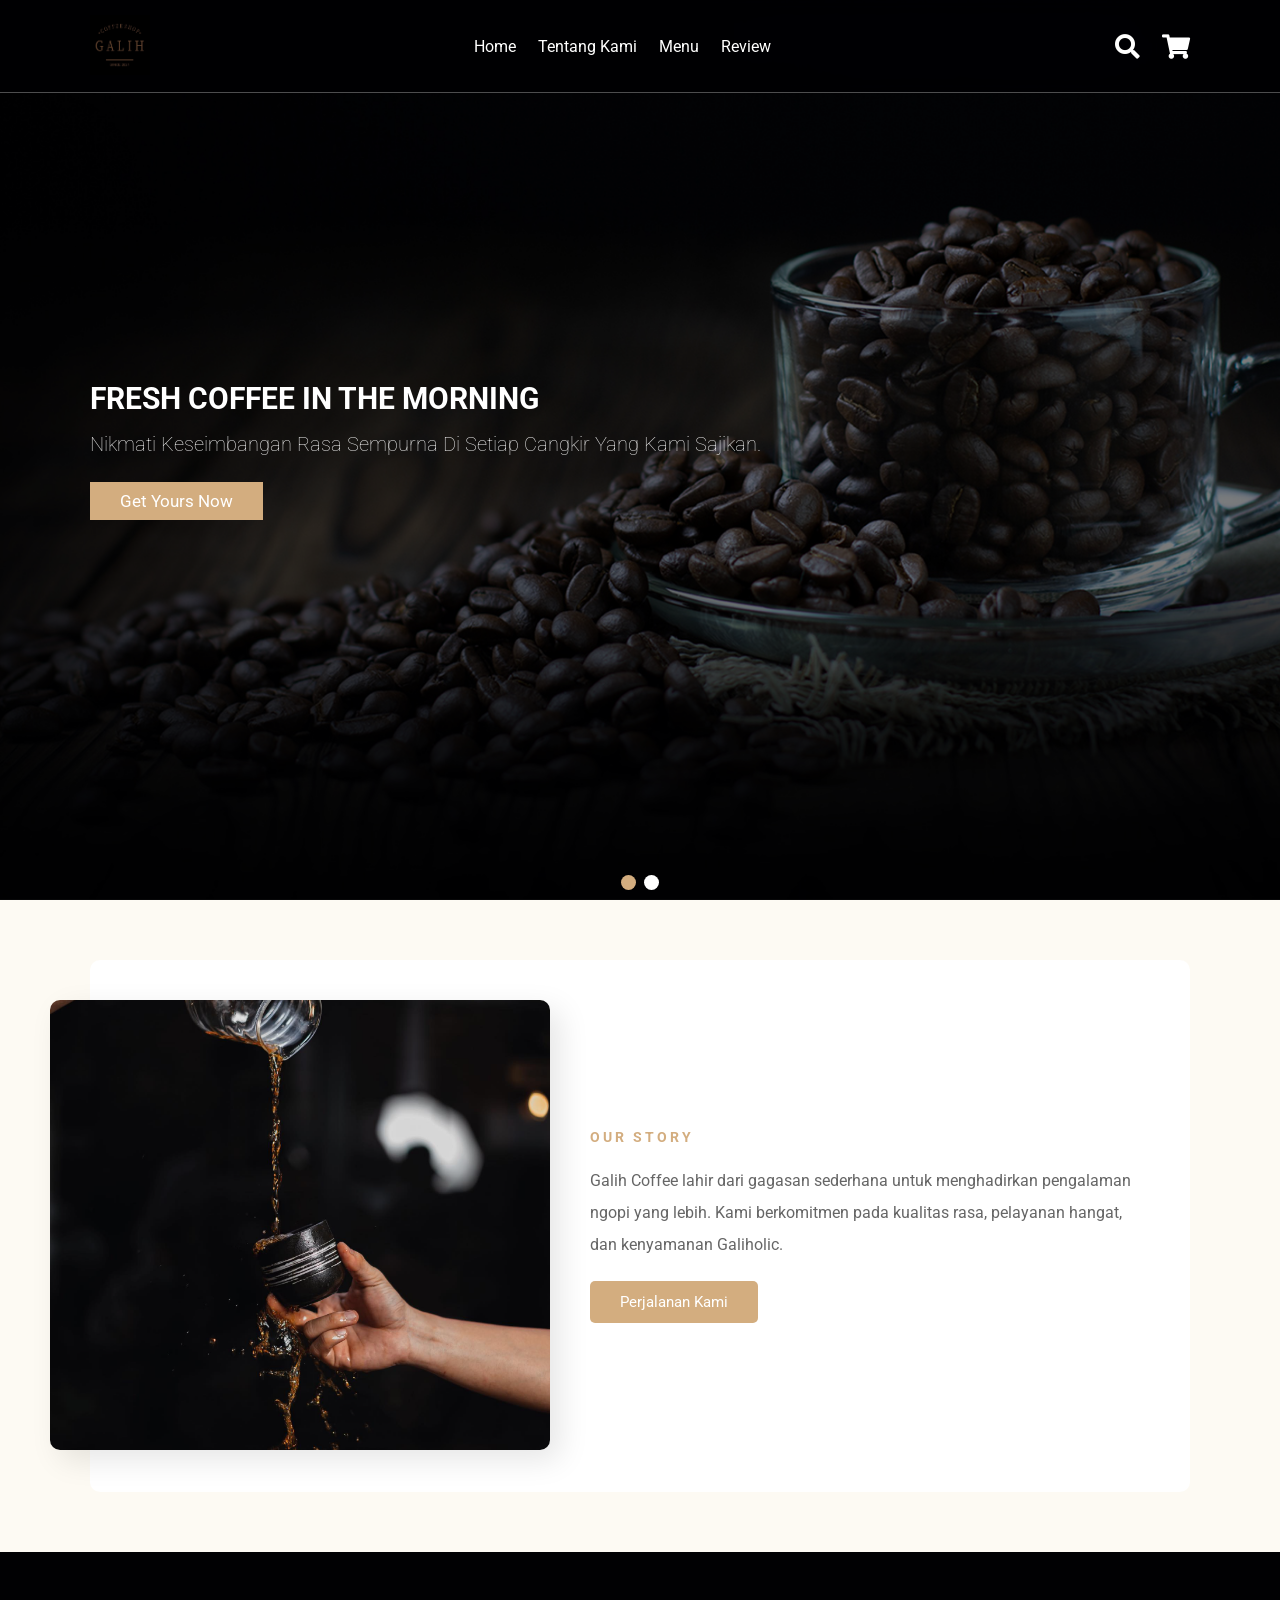
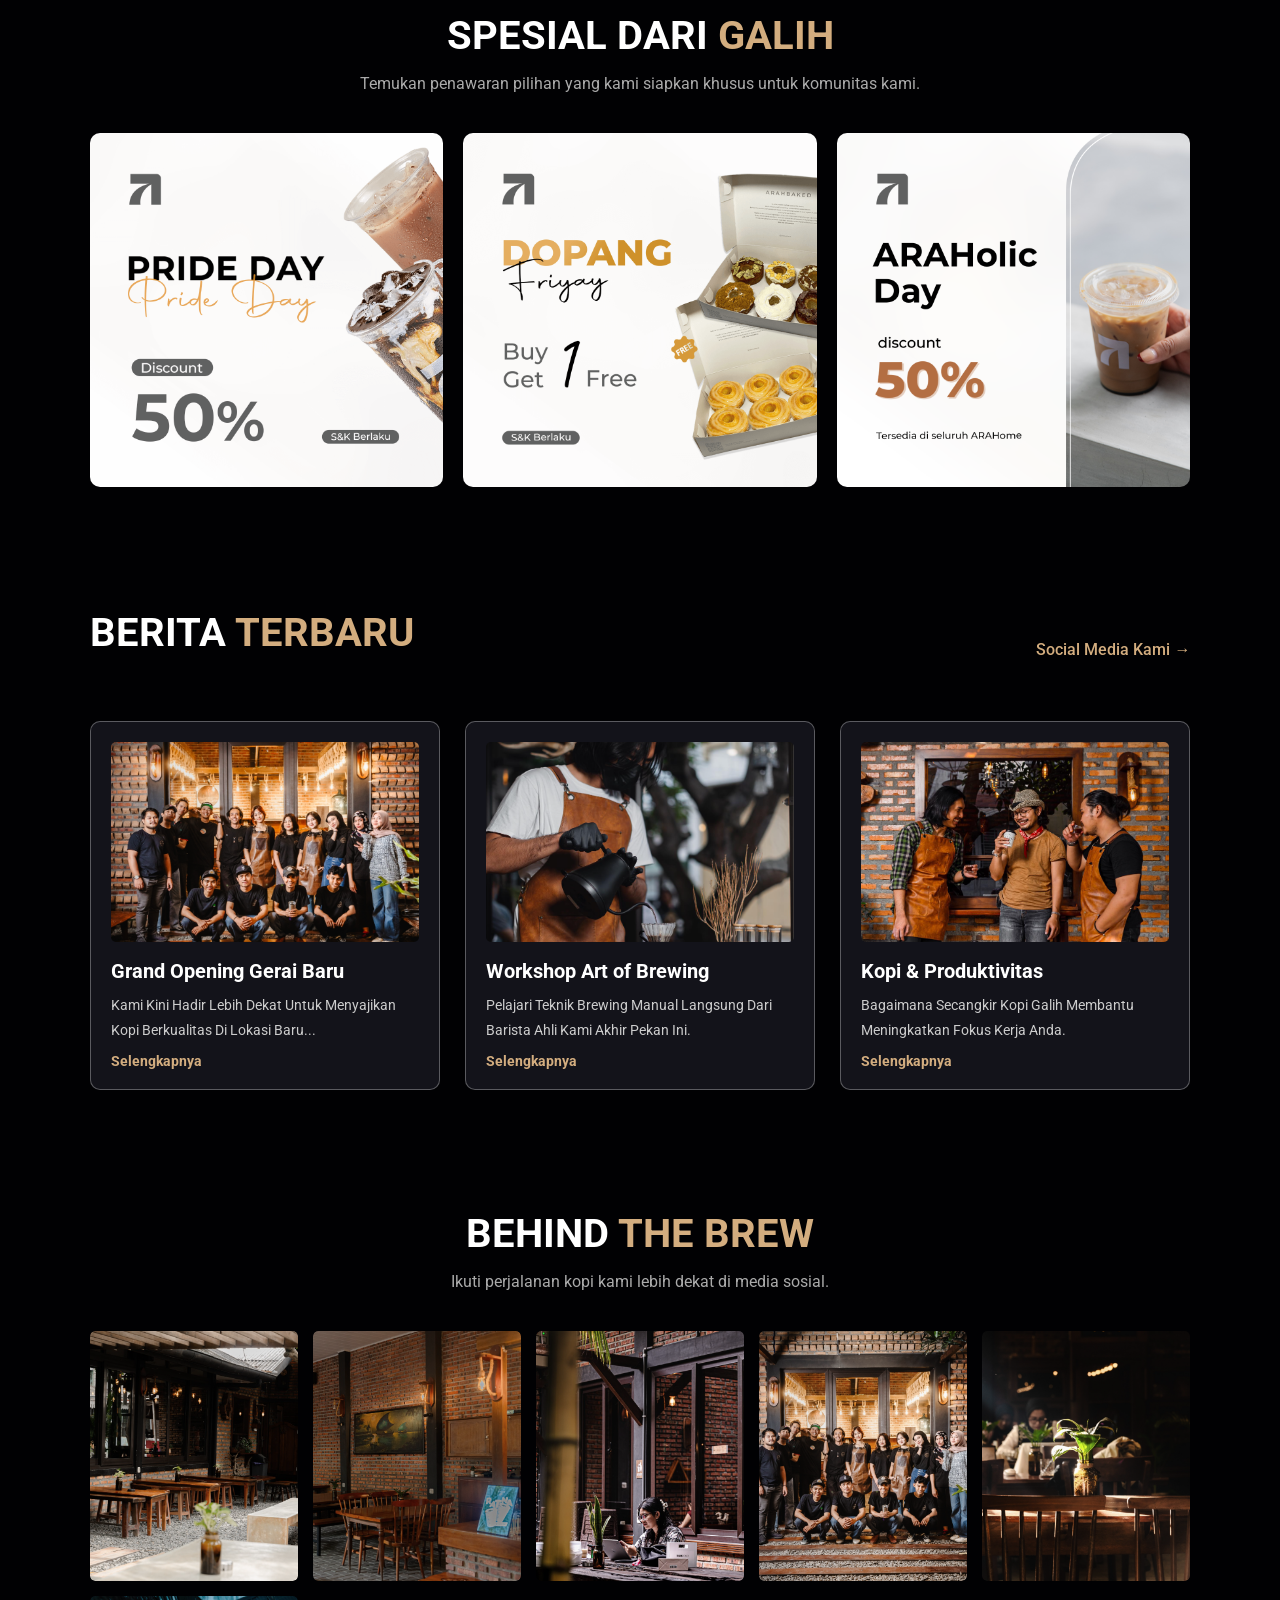
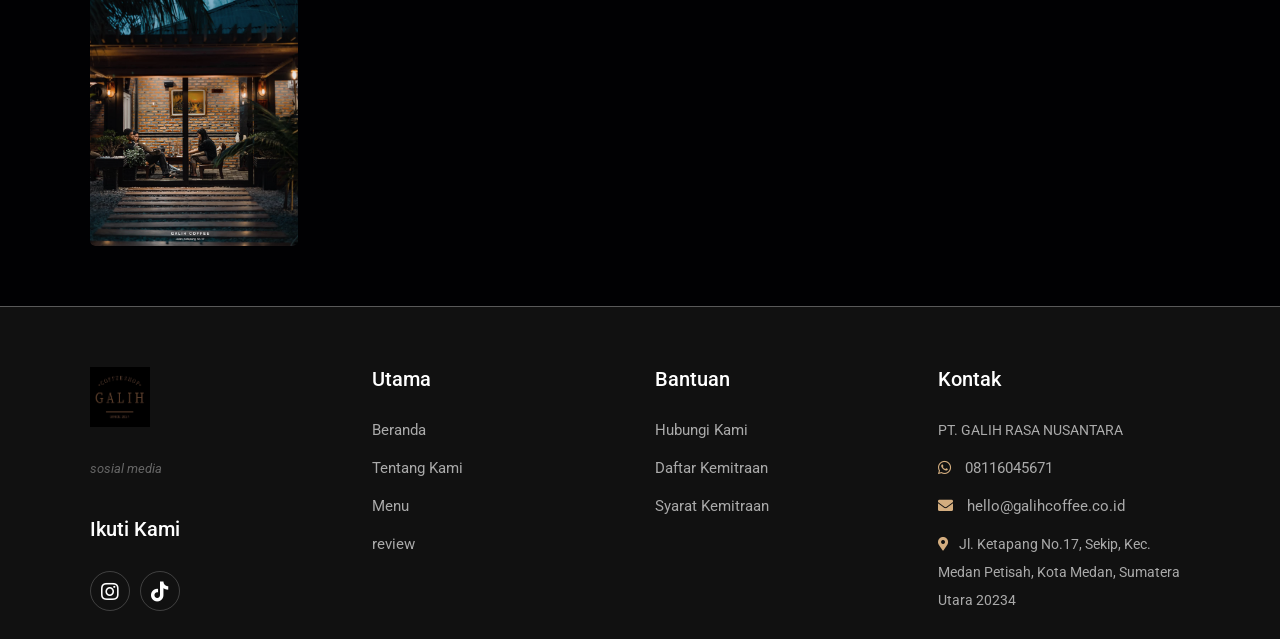
==== index.html @ 654a6ebc "membuat website kopi galih" ====
<!doctype html>
<html lang="en">
  <head>
    <meta charset="UTF-8" />
    <meta http-equiv="X-UA-Compatible" content="IE=edge" />
    <meta name="viewport" content="width=device-width, initial-scale=1.0" />
    <title>Galih Coffee - Home</title>
    <link rel="stylesheet" href="https://cdnjs.cloudflare.com/ajax/libs/font-awesome/5.15.4/css/all.min.css" />
    <link rel="stylesheet" href="https://cdn.jsdelivr.net/npm/swiper@11/swiper-bundle.min.css" />
    <link rel="stylesheet" href="css/style.css" />
  </head>
  <body>
    <header class="header">
      <a href="index.html" class="logo"><img src="img/menu/logo2.jpg" alt="" /></a>
      <nav class="navbar">
        <a href="index.html">Home</a>
        <a href="tentang-kami.html">Tentang Kami</a>
        <a href="menu.html">Menu</a>
        <a href="review.html">review</a>
      </nav>
      <div class="icons">
        <div class="fas fa-search" id="search-btn"></div>
        <div class="fas fa-shopping-cart" id="cart-btn"></div>
        <div class="fas fa-bars" id="menu-btn"></div>
      </div>

      <div class="search-form">
        <input type="search" id="search-box" placeholder="search here..." />
        <label for="search-box" class="fas fa-search"></label>
      </div>

      <div class="cart-items-container">
        <div class="cart-item">
          <span class="fas fa-times"></span>
          <img src="img/menu/menu-1.png" alt="" />
          <div class="content">
            <h3>Cafe Latte</h3>
            <div class="price">15.000</div>
          </div>
        </div>
        <div class="cart-item">
          <span class="fas fa-times"></span>
          <img src="img/menu/menu-2.png" alt="" />
          <div class="content">
            <h3>Cappuccino Art</h3>
            <div class="price">13.000</div>
          </div>
        </div>
        <div class="cart-item">
          <span class="fas fa-times"></span>
          <img src="img/menu/menu-3.png" alt="" />
          <div class="content">
            <h3>Caramel Macchiato</h3>
            <div class="price">25.000</div>
          </div>
        </div>
        <div class="cart-item">
          <span class="fas fa-times"></span>
          <img src="img/menu/menu-4.png" alt="" />
          <div class="content">
            <h3>Classic Cappuccino</h3>
            <div class="price">22.000</div>
          </div>
        </div>
        <a href="#" class="btn">checkout now</a>
      </div>
    </header>
    </header>
    <main>
      <section class="home" id="home">
        <div class="swiper home-slider">
          <div class="swiper-wrapper">
            <div class="swiper-slide slide" style="background: linear-gradient(rgba(0,0,0,0.5), rgba(0,0,0,0.5)), url('img/menu/home-img-1.jpeg') no-repeat;">
              <div class="content">
                <h3>fresh coffee in the morning</h3>
                <p>Nikmati keseimbangan rasa sempurna di setiap cangkir yang kami sajikan.</p>
                <a href="menu.html" class="btn">get yours now</a>
              </div>
            </div>
            <div class="swiper-slide slide" style="background: linear-gradient(rgba(0,0,0,0.5), rgba(0,0,0,0.5)), url('img/menu/home-img-2.jpeg') no-repeat;">
              <div class="content">
                <h3>Membuka Peluang</h3>
                <p>Visi global dengan cita rasa lokal. Galih Coffee menghadirkan keunggulan sistem kemitraan.</p>
                <a href="tentang-kami.html" class="btn">Pelajari Selengkapnya tentang kami</a>
              </div>
            </div>
          </div>
          <div class="swiper-pagination"></div>
        </div>
      </section>

      <section class="see-goodness">
        <div class="row">
          <div class="image-container">
            <img src="img/menu/gambar11.png" alt="Our Story" />
          </div>
          <div class="content">
            <h3 class="story-title">OUR STORY</h3>
            <h1 class="main-title"></h1>
            <p>Galih Coffee lahir dari gagasan sederhana untuk menghadirkan pengalaman ngopi yang lebih. Kami berkomitmen pada kualitas rasa, pelayanan hangat, dan kenyamanan Galiholic.</p>
            <a href="tentang-kami.html" class="btn-clean">Perjalanan kami</a>
          </div>
        </div>
      </section>

      <section class="special" id="special">
        <h1 class="heading">Spesial dari <span>Galih</span></h1>
        <p class="sub-heading">Temukan penawaran pilihan yang kami siapkan khusus untuk komunitas kami.</p>
        <div class="box-container">
          <div class="box">
            <img src="img/menu/promo1.png" alt="Promo 1">
          </div>
          <div class="box">
            <img src="img/menu/promo_2.png" alt="Promo 2">
          </div>
          <div class="box">
            <img src="img/menu/promo_3.png" alt="Promo 3">
          </div>
        </div>
      </section>

      <section class="news" id="news">
        <div class="title-row">
            <h1 class="heading">Berita <span>Terbaru</span></h1>
            <a href="https://www.instagram.com/galihcoffee?utm_source=ig_web_button_share_sheet&igsh=ZDNlZDc0MzIxNw==" class="see-all">Social Media Kami →</a>
        </div>
        <div class="box-container">
          <div class="box">
            <img src="img/menu/gambar4.png" alt="">
            <h3>Grand Opening Gerai Baru</h3>
            <p>Kami kini hadir lebih dekat untuk menyajikan kopi berkualitas di lokasi baru...</p>
            <a href="https://www.instagram.com/p/DCtURIkoLoM/?utm_source=ig_web_copy_link&igsh=MzRlODBiNWFlZA==" class="btn-news">selengkapnya</a>
          </div>

          <div class="box">
            <img src="img/menu/gambar8.png" alt="">
            <h3>Workshop Art of Brewing</h3>
            <p>Pelajari teknik brewing manual langsung dari barista ahli kami akhir pekan ini.</p>
            <a href="https://www.instagram.com/p/CXU5pGxoh1b/?utm_source=ig_web_copy_link&igsh=MzRlODBiNWFlZA==" class="btn-news">selengkapnya</a>
          </div>

          <div class="box">
            <img src="img/menu/gamabr7.png" alt="">
            <h3>Kopi & Produktivitas</h3>
            <p>Bagaimana secangkir kopi Galih membantu meningkatkan fokus kerja Anda.</p>
            <a href="https://www.instagram.com/p/CY-5_Hwv4X5/?utm_source=ig_web_copy_link&igsh=MzRlODBiNWFlZA==" class="btn-news">selengkapnya</a>
          </div>
        </div>
      </section>

    <section class="behind-brew" id="behind-brew">
    <h1 class="heading">Behind <span>the Brew</span></h1>
    <p class="sub-heading">Ikuti perjalanan kopi kami lebih dekat di media sosial.</p>
    
    <div class="gallery">
        <a href="https://www.instagram.com/p/DFhqwFvBtrT/?utm_source=ig_web_copy_link&igsh=MzRlODBiNWFlZA==" target="_blank" class="gallery-item">
            <img src="img/menu/gambar1.png" alt="Behind the Brew 1">
            <div class="overlay"><i class="fab fa-instagram"></i></div>
        </a>

        <a href="https://www.instagram.com/p/DF18gcRvIt7/?utm_source=ig_web_copy_link&igsh=MzRlODBiNWFlZA==" target="_blank" class="gallery-item">
            <img src="img/menu/gambar2.png" alt="Behind the Brew 2">
            <div class="overlay"><i class="fab fa-instagram"></i></div>
        </a>

        <a href="https://www.instagram.com/p/DEZg0u7BRVT/?utm_source=ig_web_copy_link&igsh=MzRlODBiNWFlZA==" target="_blank" class="gallery-item">
            <img src="img/menu/gambar3.png" alt="Behind the Brew 3">
            <div class="overlay"><i class="fab fa-instagram"></i></div>
        </a>

        <a href="https://www.instagram.com/p/DCtURIkoLoM/?utm_source=ig_web_copy_link&igsh=MzRlODBiNWFlZA==" target="_blank" class="gallery-item">
            <img src="img/menu/gambar4.png" alt="Behind the Brew 4">
            <div class="overlay"><i class="fab fa-instagram"></i></div>
        </a>

        <a href="https://www.instagram.com/p/DCbSr-1pRbR/?utm_source=ig_web_copy_link&igsh=MzRlODBiNWFlZA==" target="_blank" class="gallery-item">
            <img src="img/menu/gambar5.png" alt="Behind the Brew 5">
            <div class="overlay"><i class="fab fa-instagram"></i></div>
        </a>

        <a href="https://www.instagram.com/p/CZgl3DVPKBV/?utm_source=ig_web_copy_link&igsh=MzRlODBiNWFlZA==" target="_blank" class="gallery-item">
            <img src="img/menu/gambar6.png" alt="Behind the Brew 6">
            <div class="overlay"><i class="fab fa-instagram"></i></div>
        </a>
    </div>
</section>
    </main>
    <footer class="footer-new">
    <div class="box-container">
        <div class="box main-info">
            <a href="index.html" class="logo">
            <img src="img/menu/logo2.jpg" alt="Logo"></a>
            <p class="tagline">sosial media</p>
            <h3>Ikuti Kami</h3>
            <div class="share">
            <a href="https://www.instagram.com/galihcoffee?utm_source=ig_web_button_share_sheet&igsh=ZDNlZDc0MzIxNw==" class="fab fa-instagram"></a>
            <a href="#" class="fab fa-tiktok"></a>
            </div>
        </div>

        <div class="box">
            <h3>Utama</h3>
            <a href="index.html">Beranda</a>
            <a href="tentang-kami.html">Tentang Kami</a>
            <a href="menu.html">Menu</a>
            <a href="review.html">review</a>
        </div>

        <div class="box">
            <h3>Bantuan</h3>
            <a href="#">Hubungi Kami</a>
            <a href="#">Daftar Kemitraan</a>
            <a href="#">Syarat Kemitraan</a>
        </div>

        <div class="box contact-info">
            <h3>Kontak</h3>
            <p>PT. GALIH RASA NUSANTARA</p>
            <a href="https://wa.me/6281128512545"><i class="fab fa-whatsapp"></i> 08116045671</a>
            <a href="mailto:hello@galihcoffee.co.id"><i class="fas fa-envelope"></i> hello@galihcoffee.co.id</a>
            <p><i class="fas fa-map-marker-alt"></i>Jl. Ketapang No.17, Sekip, Kec. Medan Petisah, Kota Medan, Sumatera Utara 20234</p>
        </div>
    </div>
    <script src="https://cdn.jsdelivr.net/npm/swiper@11/swiper-bundle.min.js"></script>
    <script src="js/script.js"></script>
    <script>
      var swiper = new Swiper(".home-slider", {
        grabCursor: true,
        loop: true,
        centeredSlides: true,
        autoplay: { delay: 5000, disableOnInteraction: false },
        pagination: { el: ".swiper-pagination", clickable: true },
      });
    </script>
  </body>
</html>
---- css/style.css ----
@import url("https://fonts.googleapis.com/css2?family=Roboto:wght@100;300;400;500;700&display=swap");

:root {
  --main-color: #d3ad7f;
  --black: #13131a;
  --bg: #010103;
  --border: 0.1rem solid rgba(255, 255, 255, 0.3);
}

* {
  font-family: "Roboto", sans-serif;
  margin: 0;
  padding: 0;
  box-sizing: border-box;
  outline: none;
  border: none;
  text-decoration: none;
  text-transform: capitalize;
  transition: 0.2s linear;
}

html {
  font-size: 62.5%;
  overflow-x: hidden;
  scroll-padding-top: 9rem;
  scroll-behavior: smooth;
}

html::-webkit-scrollbar {
  width: 0.8rem;
}

html::-webkit-scrollbar-track {
  background: transparent;
}

html::-webkit-scrollbar-thumb {
  background: #fff;
  border-radius: 5rem;
}

body {
  background: var(--bg);
}

section {
  padding: 2rem 7%;
}

.heading {
  text-align: center;
  color: #fff;
  text-transform: uppercase;
  padding-bottom: 3.5rem;
  font-size: 4rem;
}

.heading span {
  color: var(--main-color);
  text-transform: uppercase;
}

.btn {
  margin-top: 1rem;
  display: inline-block;
  padding: 0.9rem 3rem;
  font-size: 1.7rem;
  color: #fff;
  background: var(--main-color);
  cursor: pointer;
}

.btn:hover {
  letter-spacing: 0.2rem;
}

.header {
  background: var(--bg);
  display: flex;
  align-items: center;
  justify-content: space-between;
  padding: 1.5rem 7%;
  border-bottom: var(--border);
  position: fixed;
  top: 0;
  left: 0;
  right: 0;
  z-index: 1000;
}

.header .logo img {
  height: 6rem;
}

.header .navbar a {
  margin: 0 1rem;
  font-size: 1.6rem;
  color: #fff;
}

.header .navbar a:hover {
  color: var(--main-color);
  border-bottom: 0.1rem solid var(--main-color);
  padding-bottom: 0.5rem;
}

.header .icons div {
  color: #fff;
  cursor: pointer;
  font-size: 2.5rem;
  margin-left: 2rem;
}

.header .icons div:hover {
  color: var(--main-color);
}

#menu-btn {
  display: none;
}


.header {
    background: var(--bg);
    display: flex;
    align-items: center;
    justify-content: space-between;
    padding: 1.5rem 7%;
    border-bottom: var(--border);
    position: fixed;
    top: 0;
    left: 0;
    right: 0;
    z-index: 1000;
    transition: top 0.4s ease-in-out;
    backdrop-filter: blur(10px); 
    background: rgba(1, 1, 3, 0.8); 
  }

.header.hide {
    top: -12rem; 
}

.header .search-form {
  position: absolute;
  top: 115%;
  right: 7%;
  background: #fff;
  width: 50rem;
  height: 5rem;
  display: flex;
  align-items: center;
  transform: scaleY(0);
  transform-origin: top;
}


.header .search-form.active {
  transform: scaleY(1);
}

.header .search-form input {
  height: 100%;
  width: 100%;
  font-size: 1.6rem;
  color: var(--black);
  padding: 1rem;
  text-transform: none;
}

.header .search-form label {
  cursor: pointer;
  font-size: 2.2rem;
  margin-right: 1.5rem;
  color: var(--black);
}

.header .search-form label:hover {
  color: var(--main-color);
}

.header .cart-items-container {
  position: absolute;
  top: 100%;
  right: -100%;
  height: calc(100vh - 9.5rem);
  width: 35rem;
  background: #fff;
  padding: 0 1.5rem;
}

.header .cart-items-container.active {
  right: 0;
}

.header .cart-items-container .cart-item {
  position: relative;
  margin: 2rem 0;
  display: flex;
  align-items: center;
  gap: 1.5rem;
}

.header .cart-items-container .cart-item .fa-times {
  position: absolute;
  top: 1rem;
  right: 1rem;
  font-size: 2rem;
  cursor: pointer;
  color: var(--black);
}

.header .cart-items-container .cart-item .fa-times:hover {
  color: var(--main-color);
}

.header .cart-items-container .cart-item img {
  height: 7rem;
}

.header .cart-items-container .cart-item .content h3 {
  font-size: 2rem;
  color: var(--black);
  padding-bottom: 0.5rem;
}

.header .cart-items-container .cart-item .content .price {
  font-size: 1.5rem;
  color: var(--main-color);
}

.header .cart-items-container .btn {
  width: 100%;
  text-align: center;
}

.home {
  min-height: 50vh;
  display: flex;
  align-items: center;
  background: url(../img/menu/home-img.jpeg) no-repeat;
  background-size: cover;
  background-position: center;
}


.home {
    padding: 0;
}

.home .slide {
    min-height: 100vh;
    display: flex;
    align-items: center;
    background-size: cover !important;
    background-position: center !important;
    padding: 2rem 7%;
}

/* Pengaturan Slider Home */
.home {
  padding: 0;
}

.home .home-slider .slide {
  min-height: 100vh;
  display: flex;
  align-items: center;
  background-size: cover !important;
  background-position: center !important;
  padding: 2rem 7%;
}

.home .home-slider .slide .content {
  max-width: 80rem;
}

.home .home-slider .slide .content h3 {
  font-size: 3rem;
  color: #fff;
  text-transform: uppercase;
}

.home .home-slider .slide .content p {
  font-size: 2rem;
  color: #eee;
  padding: 1rem 0;
  line-height: 1.8;
}

/* Mengatur warna dot navigasi di bawah agar terlihat */
.swiper-pagination-bullet {
  background: #fff;
  height: 1.5rem;
  width: 1.5rem;
}

.swiper-pagination-bullet-active {
  background: var(--main-color);
}


.home .slide .content {
    max-width: 60rem;
}

/* Mengatur warna dot navigasi agar sesuai tema emas kamu */
.swiper-pagination-bullet {
    background: #fff;
    opacity: 1;
}
.swiper-pagination-bullet-active {
    background: var(--main-color);
}


.home .content {
  max-width: 60rem;
}

.home .content h3 {
  font-size: 6rem;
  text-transform: uppercase;
  color: #fff;
}

.home .content p {
  font-size: 2rem;
  font-weight: lighter;
  line-height: 1.8;
  padding: 1rem 0;
  color: #eee;
}

.about .row {
  display: flex;
  align-items: center;
  background: var(--black);
  flex-wrap: wrap;
}

.about .row .image {
  flex: 1 1 45rem;
}

/* --- Tambahan Gaya untuk Halaman Tentang Kami (Hero Section) --- */

.about-hero {
    min-height: 80vh; 
    display: flex;
    align-items: center;
    justify-content: center;
    text-align: center;
    background-size: cover !important;
    background-position: center !important; 
    padding: 0 7%;
}

.about-hero .content {
    max-width: 90rem; 
}

.about-hero .content .sub-heading {
    font-size: 2rem;
    color: var(--main-color); 
    text-transform: capitalize;
    font-weight: 400;
    margin-bottom: 1.5rem;
}

.about-hero .content .sub-heading span {
    margin-right: 1rem;
}

.about-hero .content .main-heading {
    font-size: 5rem;
    color: #fff;
    line-height: 1.3;
    text-transform: none; 
    font-weight: 700;
}

/* Penyesuaian agar section filosofi di bawahnya tidak terlalu mepet header */
.about-philosophy {
    padding-top: 5rem;
}

/* --- Responsif untuk HP --- */
@media (max-width: 768px) {
    .about-hero {
        min-height: 60vh;
    }
    
    .about-hero .content .main-heading {
        font-size: 3.5rem;
    }
}

.about .row .image img {
  width: 100%;
}
.about .row .content {
  flex: 1 1 45rem;
  padding: 2rem;
}

.about .row .content h3 {
  font-size: 3rem;
  color: #fff;
}

.about .row .content p {
  font-size: 1.6rem;
  color: #ccc;
  padding: 1rem 0;
  line-height: 1.8;
}

.menu .box-container {
  display: grid;
  grid-template-columns: repeat(auto-fit, minmax(30rem, 1fr));
  gap: 1.5rem;
}

.menu .box-container .box {
  padding: 5rem;
  text-align: center;
  border: var(--border);
}

.menu .box-container .box img {
  height: 10rem;
}

.menu .box-container .box h3 {
  color: #fff;
  font-size: 2rem;
  padding: 1rem 0;
}

.menu .box-container .box .price {
  color: #fff;
  font-size: 2.5rem;
  padding: 0.5rem 0;
}

.menu .box-container .box .price span {
  font-size: 1.5rem;
  text-decoration: line-through;
  font-weight: lighter;
}

.menu .box-container .box:hover {
  background: #fff;
}

.menu .box-container .box:hover > * {
  color: var(--black);
}

.products .box-container {
  display: grid;
  grid-template-columns: repeat(auto-fit, minmax(30rem, 1fr));
  gap: 1.5rem;
}

.products .box-container .box {
  text-align: center;
  border: var(--border);
  padding: 2rem;
}

.products .box-container .box .icons a {
  height: 5rem;
  width: 5rem;
  line-height: 5rem;
  font-size: 2rem;
  border: var(--border);
  color: #fff;
  margin: 0.3rem;
}

.products .box-container .box .icons a:hover {
  background: var(--main-color);
}

.products .box-container .box .image {
  padding: 2.5rem 0;
}

.products .box-container .box .image img {
  height: 25rem;
}

.products .box-container .box .content h3 {
  color: #fff;
  font-size: 2.5rem;
}

.products .box-container .box .content .stars {
  padding: 1.5rem;
}

.products .box-container .box .content .stars i {
  font-size: 1.7rem;
  color: var(--main-color);
}

.products .box-container .box .content .price {
  color: #fff;
  font-size: 2.5rem;
}

.products .box-container .box .content .price span {
  text-decoration: line-through;
  font-weight: lighter;
  font-size: 1.5rem;
}

.review .box-container {
  display: grid;
  grid-template-columns: repeat(auto-fit, minmax(30rem, 1fr));
  gap: 1.5rem;
}

.review .box-container .box {
  border: var(--border);
  text-align: center;
  padding: 3rem 2rem;
}

.review .box-container .box p {
  font-size: 1.5rem;
  line-height: 1.8;
  color: #ccc;
  padding: 2rem 0;
}

.review .box-container .box .user {
  height: 7rem;
  width: 7rem;
  border-radius: 50%;
  object-fit: cover;
}

.review .box-container .box h3 {
  padding: 1rem 0;
  font-size: 2rem;
  color: #fff;
}

.review .box-container .box .stars i {
  font-size: 1.5rem;
  color: var(--main-color);
}

.contact .row {
  display: flex;
  background: var(--black);
  flex-wrap: wrap;
  gap: 1rem;
}

.contact .row .map {
  flex: 1 1 45rem;
  width: 100%;
  object-fit: cover;
}

.contact .row form {
  flex: 1 1 45rem;
  padding: 5rem 2rem;
  text-align: center;
}

.contact .row form h3 {
  text-transform: uppercase;
  font-size: 3.5rem;
  color: #fff;
}

.contact .row form .inputBox {
  display: flex;
  align-items: center;
  margin-top: 2rem;
  margin-bottom: 2rem;
  background: var(--bg);
  border: var(--border);
}

.contact .row form .inputBox span {
  color: #fff;
  font-size: 2rem;
  padding-left: 2rem;
}

.contact .row form .inputBox input {
  width: 100%;
  padding: 2rem;
  font-size: 1.7rem;
  color: #fff;
  text-transform: none;
  background: none;
}

.blogs .box-container {
  display: grid;
  grid-template-columns: repeat(auto-fit, minmax(30rem, 1fr));
  gap: 1.5rem;
}

.blogs .box-container .box {
  border: var(--border);
}

.blogs .box-container .box .image {
  height: 25rem;
  overflow: hidden;
  width: 100%;
}

.blogs .box-container .box .image img {
  height: 100%;
  object-fit: cover;
  width: 100%;
}

.blogs .box-container .box:hover .image img {
  transform: scale(1.2);
}

.blogs .box-container .box .content {
  padding: 2rem;
}

.blogs .box-container .box .content .title {
  font-size: 2.5rem;
  line-height: 1.5;
  color: #fff;
}

.blogs .box-container .box .content .title:hover {
  color: var(--main-color);
}

.blogs .box-container .box .content span {
  color: var(--main-color);
  display: block;
  padding-top: 1rem;
  font-size: 2rem;
}

.blogs .box-container .box .content p {
  font-size: 1.6rem;
  line-height: 1.8;
  color: #ccc;
  padding: 1rem 0;
}

.footer {
  background: var(--black);
  text-align: center;
}
/* --- Footer Baru Galih Coffee --- */

.footer-new {
  background: #111; 
  padding: 5rem 7% 2rem;
  border-top: 0.1rem solid rgba(255, 255, 255, 0.1);
}

.footer-new .box-container {
  display: grid;
  grid-template-columns: repeat(auto-fit, minmax(20rem, 1fr)); 
  gap: 3rem;
  align-items: start;
}

/* Styling Judul Kolom */
.footer-new .box h3 {
  font-size: 2rem;
  color: #fff;
  padding: 1rem 0 2rem;
  text-transform: capitalize;
  font-weight: 500;
}

/* Styling Link Navigasi */
.footer-new .box a {
  display: block;
  font-size: 1.5rem;
  color: #aaa; 
  padding: 1rem 0;
  text-transform: none; 
  transition: 0.3s ease;
}

.footer-new .box a:hover {
  color: var(--main-color);
  padding-left: 0.5rem; 
}

/* Styling Teks Paragraf */
.footer-new .box p {
  font-size: 1.4rem;
  color: #aaa;
  line-height: 2;
  padding: 0.5rem 0;
  text-transform: none;
}

/* Bagian Logo & Social Media */
.footer-new .main-info .logo img {
  height: 6rem;
  margin-bottom: 1rem;
}

.footer-new .main-info .tagline {
  font-style: italic;
  margin-bottom: 2rem;
  color: #666;
  font-size: 1.3rem;
}

.footer-new .main-info .share {
  display: flex;
  gap: 1rem;
  margin-top: 1rem;
}

.footer-new .main-info .share a {
  height: 4rem;
  width: 4rem;
  line-height: 4rem;
  font-size: 2rem;
  color: #fff;
  border: 0.1rem solid rgba(255, 255, 255, 0.2);
  text-align: center;
  border-radius: 50%;
  padding: 0; 
}

.footer-new .main-info .share a:hover {
  background: var(--main-color);
  border-color: var(--main-color);
  color: #fff;
  padding-left: 0; 
}

/* Info Kontak */
.footer-new .contact-info i {
  color: var(--main-color);
  margin-right: 1rem;
}

/* Bagian Credit/Copyright */
.footer-new .credit {
  text-align: center;
  margin-top: 5rem;
  padding-top: 2.5rem;
  border-top: 0.1rem solid rgba(255, 255, 255, 0.05);
  font-size: 1.6rem;
  color: #fff;
  font-weight: 300;
}

.footer-new .credit span {
  color: var(--main-color);
}

/* --- Responsif untuk HP --- */
@media (max-width: 768px) {
  .footer-new {
    text-align: left;
  }
  
  .footer-new .box-container {
    grid-template-columns: 1fr; 
    gap: 2rem;
  }

  .footer-new .main-info .share {
    justify-content: flex-start;
  }
}

.footer .share {
  padding: 1rem 0;
}

.footer .share a {
  height: 5rem;
  width: 5rem;
  line-height: 5rem;
  font-size: 2rem;
  color: #fff;
  border: var(--border);
  margin: 0.3rem;
  border-radius: 50%;
}

.footer .share a:hover {
  background-color: var(--main-color);
}

.footer .links {
  display: flex;
  justify-content: center;
  flex-wrap: wrap;
  padding: 2rem 0;
  gap: 1rem;
}

.footer .links a {
  padding: 0.7rem 2rem;
  color: #fff;
  border: var(--border);
  font-size: 2rem;
}

.footer .links a:hover {
  background: var(--main-color);
}

.footer .credit {
  font-size: 2rem;
  color: #fff;
  font-weight: lighter;
  padding: 1.5rem;
}

.footer .credit span {
  color: var(--main-color);
}


.footer-new {
    background: #111;
    padding: 5rem 7% 2rem;
    border-top: var(--border);
}

.footer-new .box-container {
    display: grid;
    grid-template-columns: repeat(auto-fit, minmax(20rem, 1fr));
    gap: 3rem;
}



/* Styling Galeri Behind the Brew */
.behind-brew .gallery {
    display: grid;
    grid-template-columns: repeat(auto-fit, minmax(20rem, 1fr));
    gap: 1.5rem;
}

.behind-brew .gallery .gallery-item {
    position: relative;
    overflow: hidden;
    display: block;
    height: 25rem;
    border-radius: 0.5rem;
}

.behind-brew .gallery .gallery-item img {
    width: 100%;
    height: 100%;
    object-fit: cover;
    transition: transform 0.3s ease;
}

/* Efek Overlay Ikon Instagram saat di-hover */
.behind-brew .gallery .gallery-item .overlay {
    position: absolute;
    top: 0; left: 0;
    width: 100%; height: 100%;
    background: rgba(0, 0, 0, 0.4);
    display: flex;
    align-items: center;
    justify-content: center;
    opacity: 0;
    transition: 0.3s;
}

.behind-brew .gallery .gallery-item .overlay i {
    color: #fff;
    font-size: 4rem;
}

.behind-brew .gallery .gallery-item:hover .overlay {
    opacity: 1;
}

.behind-brew .gallery .gallery-item:hover img {
    transform: scale(1.1);
}

/* --- Styling Cerita Kami (About Page) --- */
.our-story {
    padding: 8rem 7%;
    background: #fff; 
}

.our-story .story-container {
    display: flex;
    justify-content: space-between;
    align-items: flex-start;
    gap: 5rem;
    max-width: 1200px;
    margin: 0 auto;
}

.our-story .story-title {
    flex: 1;
}

.our-story .story-title .label {
    color: var(--main-color);
    font-size: 1.4rem;
    font-weight: 600;
    letter-spacing: 2px;
}

.our-story .story-title h2 {
    font-size: 4rem;
    color: #13131a;
    margin-top: 1.5rem;
    text-transform: none; 
}

.our-story .story-text {
    flex: 1.5;
}

.our-story .story-text p {
    font-size: 1.8rem;
    color: #444;
    line-height: 1.8;
    text-align: justify;
    text-transform: none;
}


/* Responsif untuk layar HP */
@media (max-width: 768px) {
    .our-story .story-container {
        flex-direction: column;
        gap: 2rem;
    }
    
    .our-story .story-title h2 {
        font-size: 3rem;
    }
}


/* media queries  */
@media (max-width: 991px) {
  html {
    font-size: 55%;
  }

  .header {
    padding: 1.5rem 2rem;
  }

  section {
    padding: 2rem;
  }
}

@media (max-width: 768px) {
  #menu-btn {
    display: inline-block;
  }

  .header .navbar {
    position: absolute;
    top: 100%;
    right: -100%;
    background: #fff;
    width: 30rem;
    height: calc(100vh - 9.5rem);
  }

  .header .navbar.active {
    right: 0;
  }

  .header .navbar a {
    color: var(--black);
    display: block;
    margin: 1.5rem;
    padding: 0.5rem;
    font-size: 2rem;
  }

  .header .search-form {
    width: 90%;
    right: 2rem;
  }

  .home {
    background-position: left;
    justify-content: center;
    text-align: center;
  }

  .home .content h3 {
    font-size: 4.5rem;
  }

  .home .content p {
    font-size: 1.5rem;
  }
}

@media (max-width: 450px) {
  html {
    font-size: 50%;
  }
}



section {
    padding: 6rem 7%;
}

.sub-heading {
    text-align: center;
    font-size: 1.6rem;
    color: #aaa;
    margin-top: -2rem;
    margin-bottom: 4rem;
    text-transform: none;
}


.see-goodness {
    background: #fdfaf3; 
}

.see-goodness .row {
    display: flex;
    align-items: center;
    background: #fff;
    padding: 4rem;
    position: relative;
    border-radius: 1rem;
}

.see-goodness .image-container {
    flex: 1 1 40rem;
    margin-left: -8rem; 
}

.see-goodness .image-container img {
    width: 100%;
    height: 45rem;
    object-fit: cover;
    border-radius: 1rem;
    box-shadow: 10px 10px 30px rgba(0,0,0,0.1);
}

.see-goodness .content {
    flex: 1 1 50rem;
    padding-left: 4rem;
}

.see-goodness .content .story-title {
    font-size: 1.4rem;
    color: var(--main-color);
    letter-spacing: 0.3rem;
}

.see-goodness .content .main-title {
    font-size: 4.5rem;
    color: var(--black);
    padding: 1rem 0;
    text-transform: none;
}

.see-goodness .content p {
    font-size: 1.6rem;
    color: #666;
    line-height: 2;
    text-transform: none;
    margin-bottom: 2rem;
}

.btn-clean {
    display: inline-block;
    padding: 1.2rem 3rem;
    background: var(--main-color);
    color: #fff;
    font-size: 1.5rem;
    border-radius: 0.5rem;
}


.special .box-container {
    display: grid;
    grid-template-columns: repeat(auto-fit, minmax(30rem, 1fr));
    gap: 2rem;
}

.special .box-container .box img {
    width: 100%;
    border-radius: 1rem;
    transition: 0.3s;
}

.special .box-container .box img:hover {
    transform: translateY(-1rem);
}


.news .title-row {
    display: flex;
    justify-content: space-between;
    align-items: center;
    margin-bottom: 3rem;
}

.news .see-all {
    font-size: 1.6rem;
    color: var(--main-color);
    font-weight: 500;
}

.news .box-container {
    display: grid;
    grid-template-columns: repeat(auto-fit, minmax(30rem, 1fr));
    gap: 2.5rem;
}

.news .box {
    background: var(--black);
    padding: 2rem;
    border-radius: 1rem;
    border: var(--border);
}

.news .box img {
    width: 100%;
    height: 20rem;
    object-fit: cover;
    border-radius: 0.5rem;
    margin-bottom: 1.5rem;
}

.news .box h3 {
    font-size: 2rem;
    color: #fff;
    text-transform: none;
}

.news .box p {
    font-size: 1.4rem;
    color: #ccc;
    padding: 1rem 0;
    line-height: 1.8;
}

.btn-news {
    font-size: 1.4rem;
    color: var(--main-color);
    font-weight: bold;
}


.behind-brew .gallery {
    display: grid;
    grid-template-columns: repeat(auto-fit, minmax(20rem, 1fr));
    gap: 1.5rem;
}

.behind-brew .gallery img {
    width: 100%;
    height: 25rem;
    object-fit: cover;
    border-radius: 0.5rem;
    filter: grayscale(20%);
}

.behind-brew .gallery img:hover {
    filter: grayscale(0%);
    transform: scale(1.02);
}

/* --- Responsif Mobile --- */
@media (max-width: 991px) {
    .see-goodness .row {
        flex-direction: column;
        padding: 2rem;
    }
    .see-goodness .image-container {
        margin-left: 0;
        margin-bottom: 3rem;
    }
    .see-goodness .content {
        padding-left: 0;
        text-align: center;
    }
    .news .title-row {
        flex-direction: column;
        gap: 1rem;
    }
}
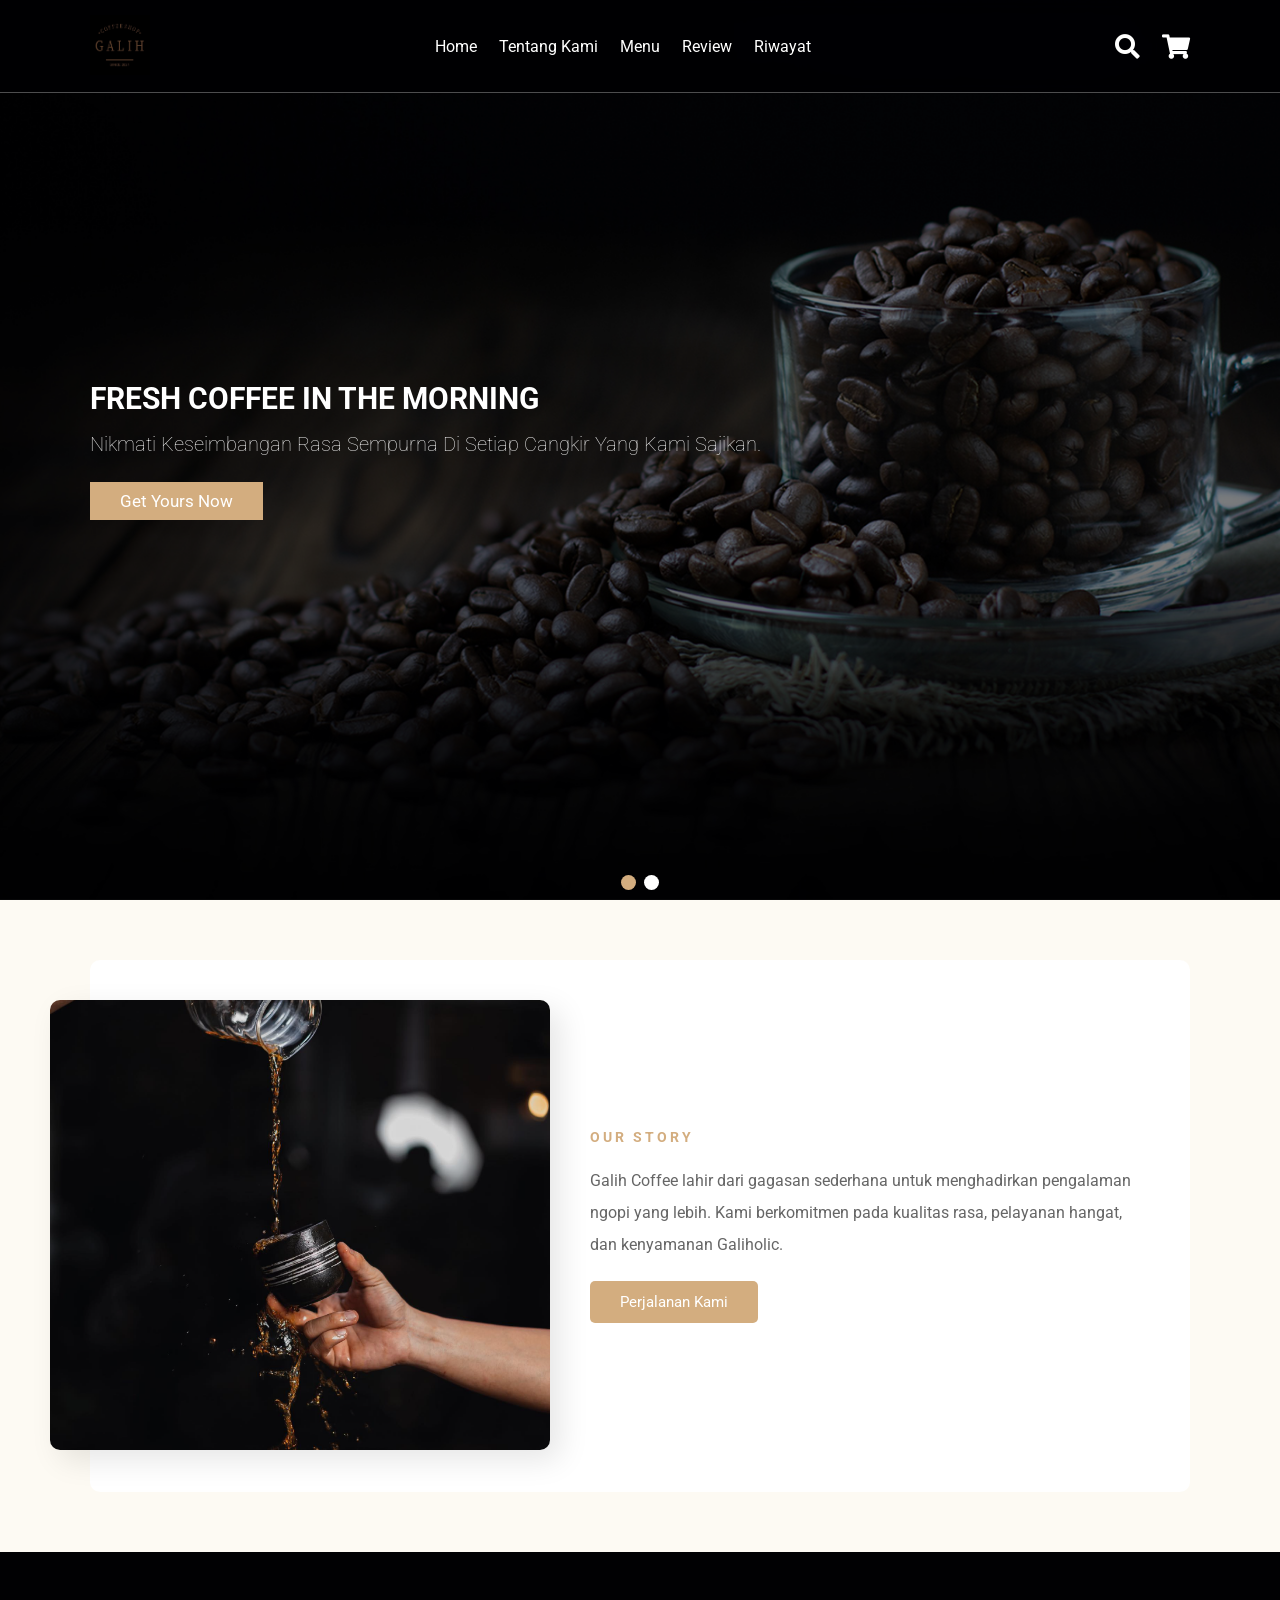
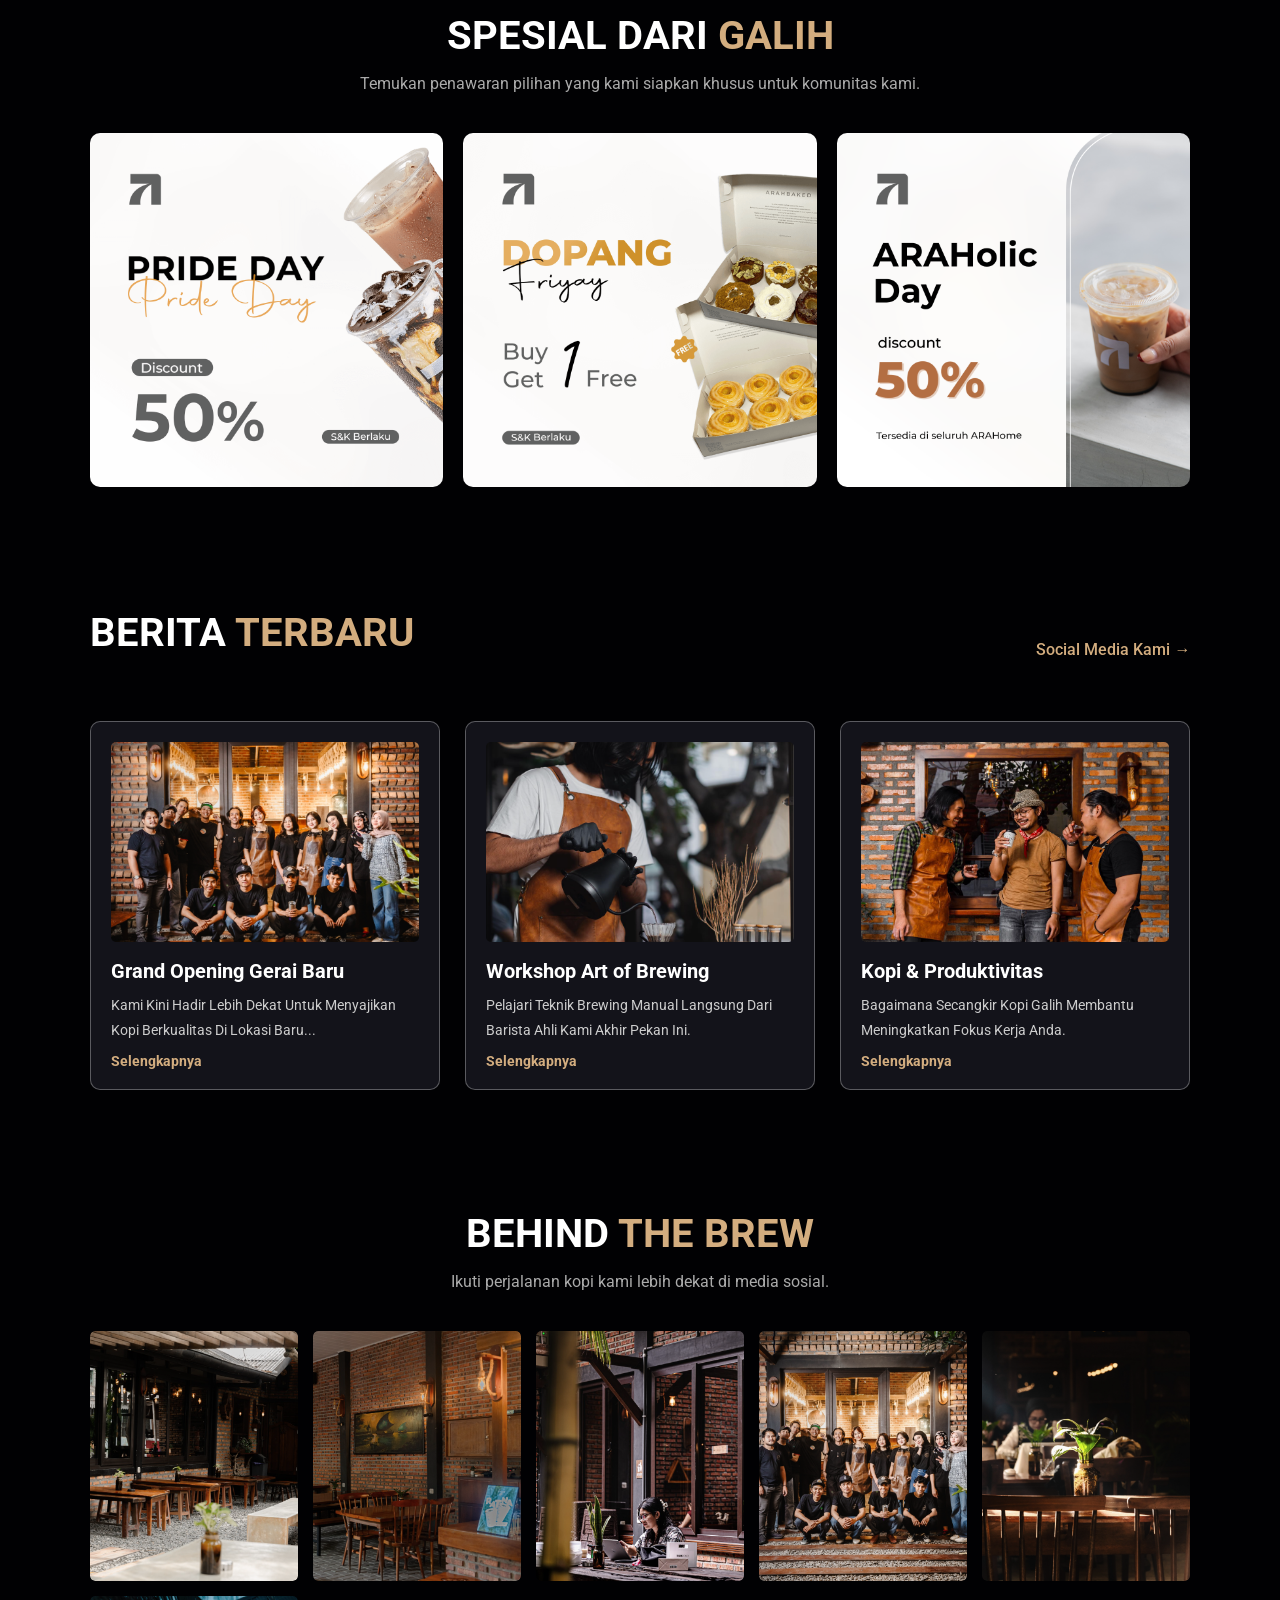
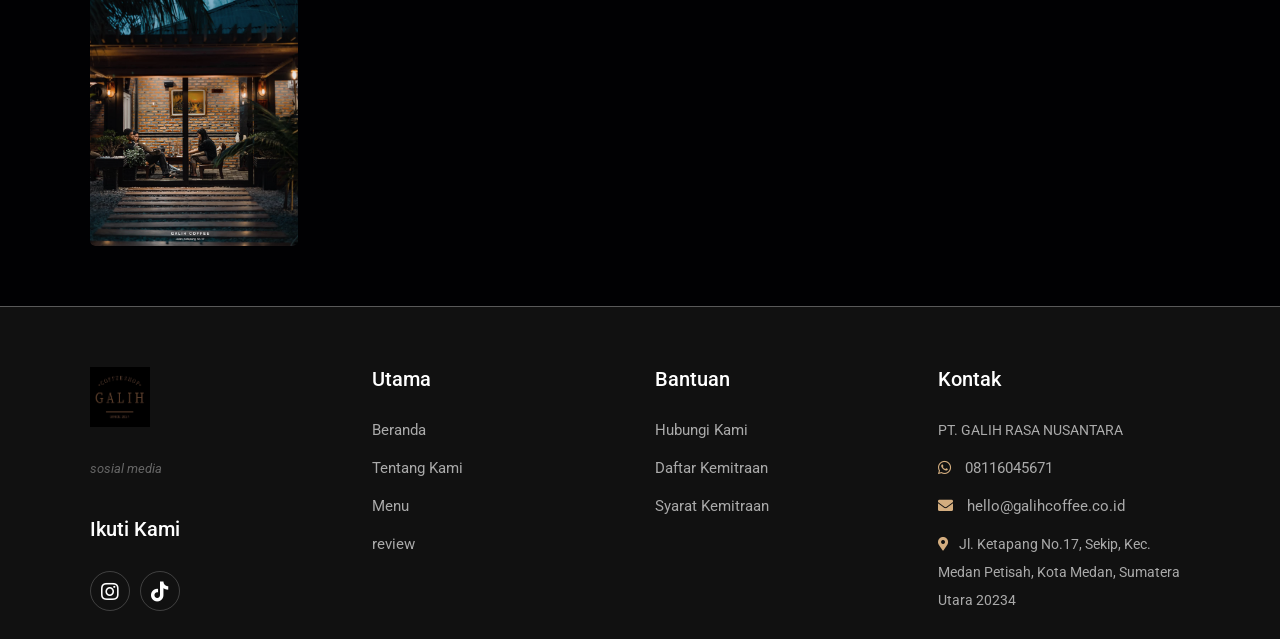
==== commit bd27da27: "menambah kan riwayathtml" ====
--- a/index.html
+++ b/index.html
@@ -17,6 +17,7 @@
         <a href="tentang-kami.html">Tentang Kami</a>
         <a href="menu.html">Menu</a>
         <a href="review.html">review</a>
+        <a href="riwayat.html">riwayat</a>
       </nav>
       <div class="icons">
         <div class="fas fa-search" id="search-btn"></div>
--- a/css/style.css
+++ b/css/style.css
@@ -1191,7 +1191,7 @@
 }
 
 /* --- Responsif Mobile --- */
-@media (max-width: 991px) {
+@media (max-width: 320px) {
     .see-goodness .row {
         flex-direction: column;
         padding: 2rem;
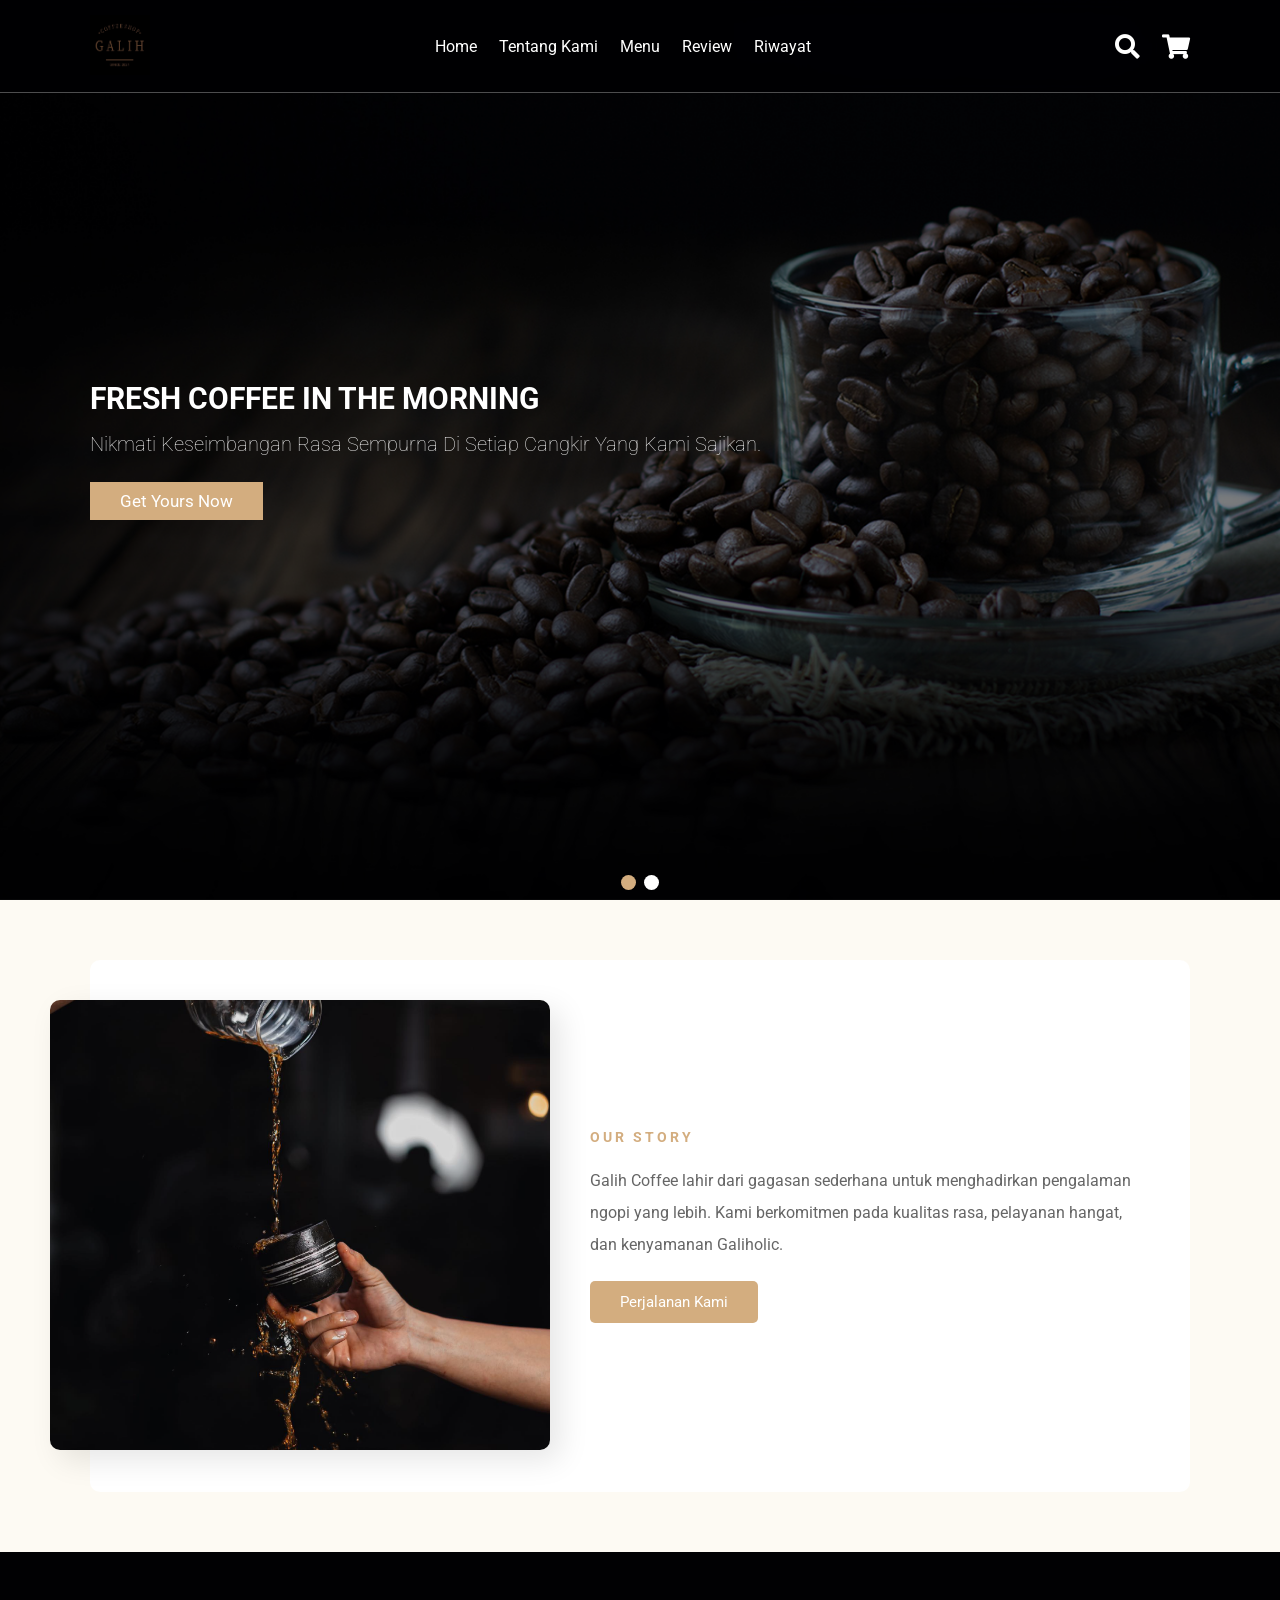
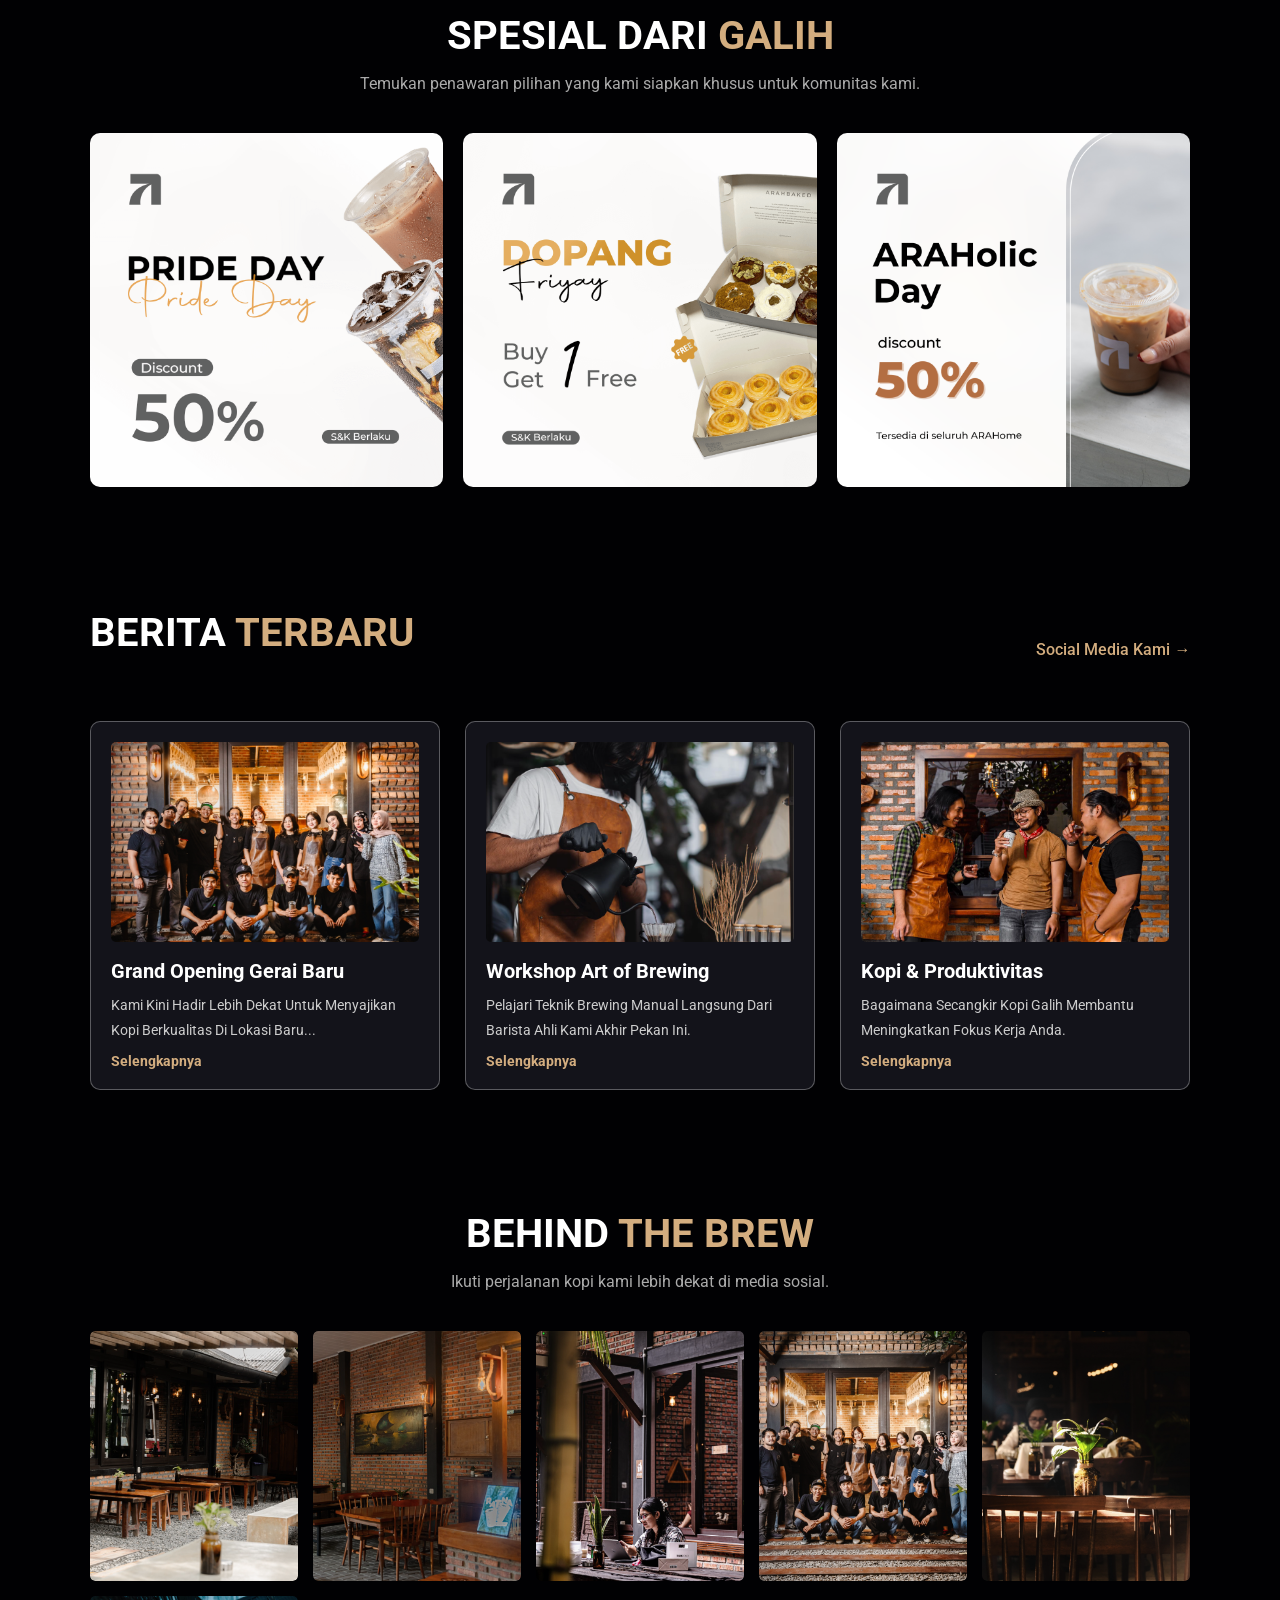
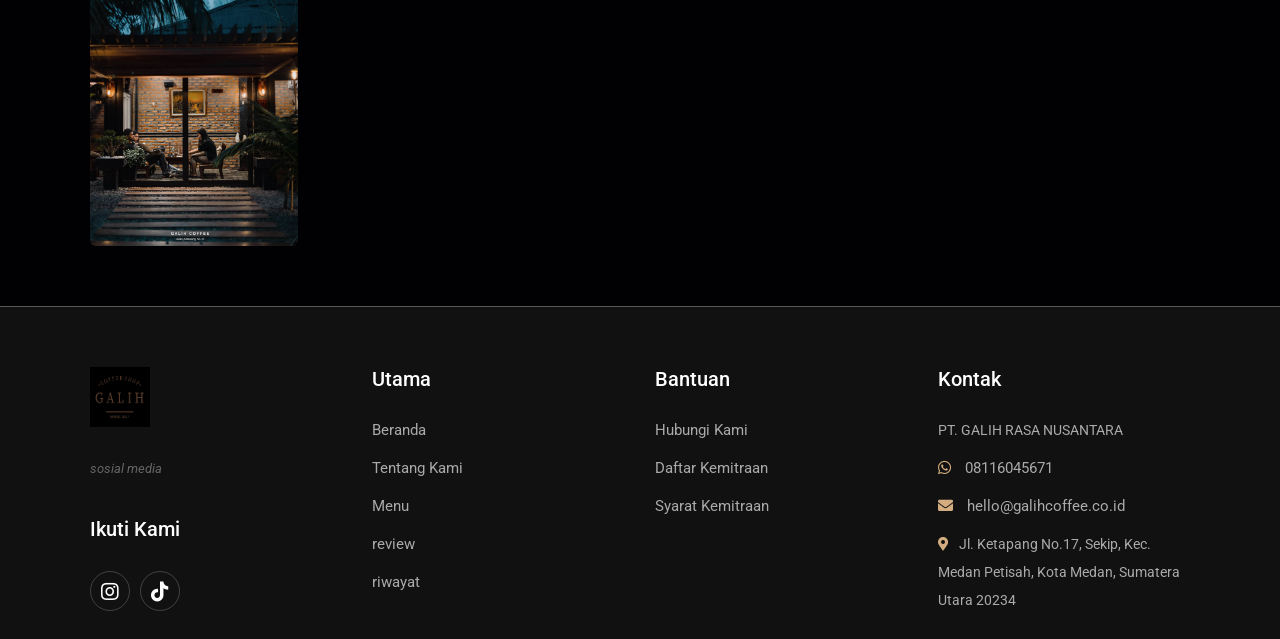
==== commit 4623d95c: "meambahkan class "bok"" ====
--- a/index.html
+++ b/index.html
@@ -39,6 +39,7 @@
             <div class="price">15.000</div>
           </div>
         </div>
+
         <div class="cart-item">
           <span class="fas fa-times"></span>
           <img src="img/menu/menu-2.png" alt="" />
@@ -47,6 +48,7 @@
             <div class="price">13.000</div>
           </div>
         </div>
+
         <div class="cart-item">
           <span class="fas fa-times"></span>
           <img src="img/menu/menu-3.png" alt="" />
@@ -55,6 +57,7 @@
             <div class="price">25.000</div>
           </div>
         </div>
+
         <div class="cart-item">
           <span class="fas fa-times"></span>
           <img src="img/menu/menu-4.png" alt="" />
@@ -63,9 +66,11 @@
             <div class="price">22.000</div>
           </div>
         </div>
+
         <a href="#" class="btn">checkout now</a>
       </div>
     </header>
+
     </header>
     <main>
       <section class="home" id="home">
@@ -78,7 +83,8 @@
                 <a href="menu.html" class="btn">get yours now</a>
               </div>
             </div>
-            <div class="swiper-slide slide" style="background: linear-gradient(rgba(0,0,0,0.5), rgba(0,0,0,0.5)), url('img/menu/home-img-2.jpeg') no-repeat;">
+
+            <div class="swiper-slide slide" style="background: linear-gradient(rgba(0,0,0,0.5), rgba(0,0,0,0.5)), url('img/menu/gambar11.png') no-repeat;">
               <div class="content">
                 <h3>Membuka Peluang</h3>
                 <p>Visi global dengan cita rasa lokal. Galih Coffee menghadirkan keunggulan sistem kemitraan.</p>
@@ -95,6 +101,7 @@
           <div class="image-container">
             <img src="img/menu/gambar11.png" alt="Our Story" />
           </div>
+
           <div class="content">
             <h3 class="story-title">OUR STORY</h3>
             <h1 class="main-title"></h1>
@@ -111,12 +118,15 @@
           <div class="box">
             <img src="img/menu/promo1.png" alt="Promo 1">
           </div>
+
           <div class="box">
             <img src="img/menu/promo_2.png" alt="Promo 2">
           </div>
+
           <div class="box">
             <img src="img/menu/promo_3.png" alt="Promo 3">
           </div>
+
         </div>
       </section>
 
@@ -125,6 +135,7 @@
             <h1 class="heading">Berita <span>Terbaru</span></h1>
             <a href="https://www.instagram.com/galihcoffee?utm_source=ig_web_button_share_sheet&igsh=ZDNlZDc0MzIxNw==" class="see-all">Social Media Kami →</a>
         </div>
+
         <div class="box-container">
           <div class="box">
             <img src="img/menu/gambar4.png" alt="">
@@ -185,7 +196,8 @@
         </a>
     </div>
 </section>
-    </main>
+      </main>
+
     <footer class="footer-new">
     <div class="box-container">
         <div class="box main-info">
@@ -205,6 +217,7 @@
             <a href="tentang-kami.html">Tentang Kami</a>
             <a href="menu.html">Menu</a>
             <a href="review.html">review</a>
+            <a href="riwayat.html">riwayat</a>
         </div>
 
         <div class="box">
@@ -222,6 +235,7 @@
             <p><i class="fas fa-map-marker-alt"></i>Jl. Ketapang No.17, Sekip, Kec. Medan Petisah, Kota Medan, Sumatera Utara 20234</p>
         </div>
     </div>
+
     <script src="https://cdn.jsdelivr.net/npm/swiper@11/swiper-bundle.min.js"></script>
     <script src="js/script.js"></script>
     <script>
--- a/css/style.css
+++ b/css/style.css
@@ -1,4 +1,4 @@
-@import url("https://fonts.googleapis.com/css2?family=Roboto:wght@100;300;400;500;700&display=swap");
+@import url("https://fonts.googleapis.com/css2?family=Roboto:wght=100;300;400;500;700&display=swap");
 
 :root {
   --main-color: #d3ad7f;
@@ -86,6 +86,9 @@
   left: 0;
   right: 0;
   z-index: 1000;
+  transition: top 0.4s ease-in-out;
+  backdrop-filter: blur(10px); 
+  background: rgba(1, 1, 3, 0.8); 
 }
 
 .header .logo img {
@@ -119,26 +122,8 @@
   display: none;
 }
 
-
-.header {
-    background: var(--bg);
-    display: flex;
-    align-items: center;
-    justify-content: space-between;
-    padding: 1.5rem 7%;
-    border-bottom: var(--border);
-    position: fixed;
-    top: 0;
-    left: 0;
-    right: 0;
-    z-index: 1000;
-    transition: top 0.4s ease-in-out;
-    backdrop-filter: blur(10px); 
-    background: rgba(1, 1, 3, 0.8); 
-  }
-
 .header.hide {
-    top: -12rem; 
+  top: -12rem; 
 }
 
 .header .search-form {
@@ -153,7 +138,6 @@
   transform: scaleY(0);
   transform-origin: top;
 }
-
 
 .header .search-form.active {
   transform: scaleY(1);
@@ -241,28 +225,10 @@
   background: url(../img/menu/home-img.jpeg) no-repeat;
   background-size: cover;
   background-position: center;
-}
-
-
-.home {
-    padding: 0;
+  padding: 0;
 }
 
 .home .slide {
-    min-height: 100vh;
-    display: flex;
-    align-items: center;
-    background-size: cover !important;
-    background-position: center !important;
-    padding: 2rem 7%;
-}
-
-/* Pengaturan Slider Home */
-.home {
-  padding: 0;
-}
-
-.home .home-slider .slide {
   min-height: 100vh;
   display: flex;
   align-items: center;
@@ -271,6 +237,15 @@
   padding: 2rem 7%;
 }
 
+.home .home-slider .slide {
+  min-height: 100vh;
+  display: flex;
+  align-items: center;
+  background-size: cover !important;
+  background-position: center !important;
+  padding: 2rem 7%;
+}
+
 .home .home-slider .slide .content {
   max-width: 80rem;
 }
@@ -288,31 +263,20 @@
   line-height: 1.8;
 }
 
-/* Mengatur warna dot navigasi di bawah agar terlihat */
 .swiper-pagination-bullet {
   background: #fff;
   height: 1.5rem;
   width: 1.5rem;
+  opacity: 1;
 }
 
 .swiper-pagination-bullet-active {
   background: var(--main-color);
 }
 
-
 .home .slide .content {
-    max-width: 60rem;
-}
-
-/* Mengatur warna dot navigasi agar sesuai tema emas kamu */
-.swiper-pagination-bullet {
-    background: #fff;
-    opacity: 1;
-}
-.swiper-pagination-bullet-active {
-    background: var(--main-color);
-}
-
+  max-width: 60rem;
+}
 
 .home .content {
   max-width: 60rem;
@@ -343,62 +307,49 @@
   flex: 1 1 45rem;
 }
 
-/* --- Tambahan Gaya untuk Halaman Tentang Kami (Hero Section) --- */
-
 .about-hero {
-    min-height: 80vh; 
-    display: flex;
-    align-items: center;
-    justify-content: center;
-    text-align: center;
-    background-size: cover !important;
-    background-position: center !important; 
-    padding: 0 7%;
+  min-height: 80vh; 
+  display: flex;
+  align-items: center;
+  justify-content: center;
+  text-align: center;
+  background-size: cover !important;
+  background-position: center !important; 
+  padding: 0 7%;
 }
 
 .about-hero .content {
-    max-width: 90rem; 
+  max-width: 90rem; 
 }
 
 .about-hero .content .sub-heading {
-    font-size: 2rem;
-    color: var(--main-color); 
-    text-transform: capitalize;
-    font-weight: 400;
-    margin-bottom: 1.5rem;
+  font-size: 2rem;
+  color: var(--main-color); 
+  text-transform: capitalize;
+  font-weight: 400;
+  margin-bottom: 1.5rem;
 }
 
 .about-hero .content .sub-heading span {
-    margin-right: 1rem;
+  margin-right: 1rem;
 }
 
 .about-hero .content .main-heading {
-    font-size: 5rem;
-    color: #fff;
-    line-height: 1.3;
-    text-transform: none; 
-    font-weight: 700;
-}
-
-/* Penyesuaian agar section filosofi di bawahnya tidak terlalu mepet header */
+  font-size: 5rem;
+  color: #fff;
+  line-height: 1.3;
+  text-transform: none; 
+  font-weight: 700;
+}
+
 .about-philosophy {
-    padding-top: 5rem;
-}
-
-/* --- Responsif untuk HP --- */
-@media (max-width: 768px) {
-    .about-hero {
-        min-height: 60vh;
-    }
-    
-    .about-hero .content .main-heading {
-        font-size: 3.5rem;
-    }
+  padding-top: 5rem;
 }
 
 .about .row .image img {
   width: 100%;
 }
+
 .about .row .content {
   flex: 1 1 45rem;
   padding: 2rem;
@@ -661,12 +612,11 @@
   background: var(--black);
   text-align: center;
 }
-/* --- Footer Baru Galih Coffee --- */
 
 .footer-new {
   background: #111; 
   padding: 5rem 7% 2rem;
-  border-top: 0.1rem solid rgba(255, 255, 255, 0.1);
+  border-top: var(--border);
 }
 
 .footer-new .box-container {
@@ -676,7 +626,6 @@
   align-items: start;
 }
 
-/* Styling Judul Kolom */
 .footer-new .box h3 {
   font-size: 2rem;
   color: #fff;
@@ -685,7 +634,6 @@
   font-weight: 500;
 }
 
-/* Styling Link Navigasi */
 .footer-new .box a {
   display: block;
   font-size: 1.5rem;
@@ -700,7 +648,6 @@
   padding-left: 0.5rem; 
 }
 
-/* Styling Teks Paragraf */
 .footer-new .box p {
   font-size: 1.4rem;
   color: #aaa;
@@ -709,7 +656,6 @@
   text-transform: none;
 }
 
-/* Bagian Logo & Social Media */
 .footer-new .main-info .logo img {
   height: 6rem;
   margin-bottom: 1rem;
@@ -747,13 +693,11 @@
   padding-left: 0; 
 }
 
-/* Info Kontak */
 .footer-new .contact-info i {
   color: var(--main-color);
   margin-right: 1rem;
 }
 
-/* Bagian Credit/Copyright */
 .footer-new .credit {
   text-align: center;
   margin-top: 5rem;
@@ -768,22 +712,6 @@
   color: var(--main-color);
 }
 
-/* --- Responsif untuk HP --- */
-@media (max-width: 768px) {
-  .footer-new {
-    text-align: left;
-  }
-  
-  .footer-new .box-container {
-    grid-template-columns: 1fr; 
-    gap: 2rem;
-  }
-
-  .footer-new .main-info .share {
-    justify-content: flex-start;
-  }
-}
-
 .footer .share {
   padding: 1rem 0;
 }
@@ -833,138 +761,262 @@
   color: var(--main-color);
 }
 
-
-.footer-new {
-    background: #111;
-    padding: 5rem 7% 2rem;
-    border-top: var(--border);
-}
-
-.footer-new .box-container {
-    display: grid;
-    grid-template-columns: repeat(auto-fit, minmax(20rem, 1fr));
-    gap: 3rem;
-}
-
-
-
-/* Styling Galeri Behind the Brew */
 .behind-brew .gallery {
-    display: grid;
-    grid-template-columns: repeat(auto-fit, minmax(20rem, 1fr));
-    gap: 1.5rem;
+  display: grid;
+  grid-template-columns: repeat(auto-fit, minmax(20rem, 1fr));
+  gap: 1.5rem;
 }
 
 .behind-brew .gallery .gallery-item {
-    position: relative;
-    overflow: hidden;
-    display: block;
-    height: 25rem;
-    border-radius: 0.5rem;
+  position: relative;
+  overflow: hidden;
+  display: block;
+  height: 25rem;
+  border-radius: 0.5rem;
 }
 
 .behind-brew .gallery .gallery-item img {
-    width: 100%;
-    height: 100%;
-    object-fit: cover;
-    transition: transform 0.3s ease;
-}
-
-/* Efek Overlay Ikon Instagram saat di-hover */
+  width: 100%;
+  height: 100%;
+  object-fit: cover;
+  transition: transform 0.3s ease;
+}
+
 .behind-brew .gallery .gallery-item .overlay {
-    position: absolute;
-    top: 0; left: 0;
-    width: 100%; height: 100%;
-    background: rgba(0, 0, 0, 0.4);
-    display: flex;
-    align-items: center;
-    justify-content: center;
-    opacity: 0;
-    transition: 0.3s;
+  position: absolute;
+  top: 0; left: 0;
+  width: 100%; height: 100%;
+  background: rgba(0, 0, 0, 0.4);
+  display: flex;
+  align-items: center;
+  justify-content: center;
+  opacity: 0;
+  transition: 0.3s;
 }
 
 .behind-brew .gallery .gallery-item .overlay i {
-    color: #fff;
-    font-size: 4rem;
+  color: #fff;
+  font-size: 4rem;
 }
 
 .behind-brew .gallery .gallery-item:hover .overlay {
-    opacity: 1;
+  opacity: 1;
 }
 
 .behind-brew .gallery .gallery-item:hover img {
-    transform: scale(1.1);
-}
-
-/* --- Styling Cerita Kami (About Page) --- */
+  transform: scale(1.1);
+}
+
+.behind-brew .gallery img {
+  width: 100%;
+  height: 25rem;
+  object-fit: cover;
+  border-radius: 0.5rem;
+  filter: grayscale(20%);
+}
+
+.behind-brew .gallery img:hover {
+  filter: grayscale(0%);
+  transform: scale(1.02);
+}
+
 .our-story {
-    padding: 8rem 7%;
-    background: #fff; 
+  padding: 8rem 7%;
+  background: #fff; 
 }
 
 .our-story .story-container {
-    display: flex;
-    justify-content: space-between;
-    align-items: flex-start;
-    gap: 5rem;
-    max-width: 1200px;
-    margin: 0 auto;
+  display: flex;
+  justify-content: space-between;
+  align-items: flex-start;
+  gap: 5rem;
+  max-width: 1200px;
+  margin: 0 auto;
 }
 
 .our-story .story-title {
-    flex: 1;
+  flex: 1;
 }
 
 .our-story .story-title .label {
-    color: var(--main-color);
-    font-size: 1.4rem;
-    font-weight: 600;
-    letter-spacing: 2px;
+  color: var(--main-color);
+  font-size: 1.4rem;
+  font-weight: 600;
+  letter-spacing: 2px;
 }
 
 .our-story .story-title h2 {
-    font-size: 4rem;
-    color: #13131a;
-    margin-top: 1.5rem;
-    text-transform: none; 
+  font-size: 4rem;
+  color: #13131a;
+  margin-top: 1.5rem;
+  text-transform: none; 
 }
 
 .our-story .story-text {
-    flex: 1.5;
+  flex: 1.5;
 }
 
 .our-story .story-text p {
-    font-size: 1.8rem;
-    color: #444;
-    line-height: 1.8;
-    text-align: justify;
-    text-transform: none;
-}
-
-
-/* Responsif untuk layar HP */
-@media (max-width: 768px) {
-    .our-story .story-container {
-        flex-direction: column;
-        gap: 2rem;
-    }
-    
-    .our-story .story-title h2 {
-        font-size: 3rem;
-    }
-}
-
-
-/* media queries  */
+  font-size: 1.8rem;
+  color: #444;
+  line-height: 1.8;
+  text-align: justify;
+  text-transform: none;
+}
+
+section {
+  padding: 6rem 7%;
+}
+
+.sub-heading {
+  text-align: center;
+  font-size: 1.6rem;
+  color: #aaa;
+  margin-top: -2rem;
+  margin-bottom: 4rem;
+  text-transform: none;
+}
+
+.see-goodness {
+  background: #fdfaf3; 
+}
+
+.see-goodness .row {
+  display: flex;
+  align-items: center;
+  background: #fff;
+  padding: 4rem;
+  position: relative;
+  border-radius: 1rem;
+}
+
+.see-goodness .image-container {
+  flex: 1 1 40rem;
+  margin-left: -8rem; 
+}
+
+.see-goodness .image-container img {
+  width: 100%;
+  height: 45rem;
+  object-fit: cover;
+  border-radius: 1rem;
+  box-shadow: 10px 10px 30px rgba(0,0,0,0.1);
+}
+
+.see-goodness .content {
+  flex: 1 1 50rem;
+  padding-left: 4rem;
+}
+
+.see-goodness .content .story-title {
+  font-size: 1.4rem;
+  color: var(--main-color);
+  letter-spacing: 0.3rem;
+}
+
+.see-goodness .content .main-title {
+  font-size: 4.5rem;
+  color: var(--black);
+  padding: 1rem 0;
+  text-transform: none;
+}
+
+.see-goodness .content p {
+  font-size: 1.6rem;
+  color: #666;
+  line-height: 2;
+  text-transform: none;
+  margin-bottom: 2rem;
+}
+
+.btn-clean {
+  display: inline-block;
+  padding: 1.2rem 3rem;
+  background: var(--main-color);
+  color: #fff;
+  font-size: 1.5rem;
+  border-radius: 0.5rem;
+}
+
+.special .box-container {
+  display: grid;
+  grid-template-columns: repeat(auto-fit, minmax(30rem, 1fr));
+  gap: 2rem;
+}
+
+.special .box-container .box img {
+  width: 100%;
+  border-radius: 1rem;
+  transition: 0.3s;
+}
+
+.special .box-container .box img:hover {
+  transform: translateY(-1rem);
+}
+
+.news .title-row {
+  display: flex;
+  justify-content: space-between;
+  align-items: center;
+  margin-bottom: 3rem;
+}
+
+.news .see-all {
+  font-size: 1.6rem;
+  color: var(--main-color);
+  font-weight: 500;
+}
+
+.news .box-container {
+  display: grid;
+  grid-template-columns: repeat(auto-fit, minmax(30rem, 1fr));
+  gap: 2.5rem;
+}
+
+.news .box {
+  background: var(--black);
+  padding: 2rem;
+  border-radius: 1rem;
+  border: var(--border);
+}
+
+.news .box img {
+  width: 100%;
+  height: 20rem;
+  object-fit: cover;
+  border-radius: 0.5rem;
+  margin-bottom: 1.5rem;
+}
+
+.news .box h3 {
+  font-size: 2rem;
+  color: #fff;
+  text-transform: none;
+}
+
+.news .box p {
+  font-size: 1.4rem;
+  color: #ccc;
+  padding: 1rem 0;
+  line-height: 1.8;
+}
+
+.btn-news {
+  font-size: 1.4rem;
+  color: var(--main-color);
+  font-weight: bold;
+}
+
+/* ==========================================================================
+   MEDIA QUERIES (RESPONSIVE)
+   ========================================================================== */
 @media (max-width: 991px) {
   html {
     font-size: 55%;
   }
-
   .header {
     padding: 1.5rem 2rem;
   }
-
   section {
     padding: 2rem;
   }
@@ -974,7 +1026,6 @@
   #menu-btn {
     display: inline-block;
   }
-
   .header .navbar {
     position: absolute;
     top: 100%;
@@ -983,11 +1034,9 @@
     width: 30rem;
     height: calc(100vh - 9.5rem);
   }
-
   .header .navbar.active {
     right: 0;
   }
-
   .header .navbar a {
     color: var(--black);
     display: block;
@@ -995,24 +1044,43 @@
     padding: 0.5rem;
     font-size: 2rem;
   }
-
   .header .search-form {
     width: 90%;
     right: 2rem;
   }
-
   .home {
     background-position: left;
     justify-content: center;
     text-align: center;
   }
-
   .home .content h3 {
     font-size: 4.5rem;
   }
-
   .home .content p {
     font-size: 1.5rem;
+  }
+  .about-hero {
+    min-height: 60vh;
+  }
+  .about-hero .content .main-heading {
+    font-size: 3.5rem;
+  }
+  .footer-new {
+    text-align: left;
+  }
+  .footer-new .box-container {
+    grid-template-columns: 1fr; 
+    gap: 2rem;
+  }
+  .footer-new .main-info .share {
+    justify-content: flex-start;
+  }
+  .our-story .story-container {
+    flex-direction: column;
+    gap: 2rem;
+  }
+  .our-story .story-title h2 {
+    font-size: 3rem;
   }
 }
 
@@ -1022,190 +1090,132 @@
   }
 }
 
-
-
-section {
-    padding: 6rem 7%;
-}
-
-.sub-heading {
+@media (max-width: 320px) {
+  .see-goodness .row {
+    flex-direction: column;
+    padding: 2rem;
+  }
+  .see-goodness .image-container {
+    margin-left: 0;
+    margin-bottom: 3rem;
+  }
+  .see-goodness .content {
+    padding-left: 0;
     text-align: center;
-    font-size: 1.6rem;
-    color: #aaa;
-    margin-top: -2rem;
-    margin-bottom: 4rem;
-    text-transform: none;
-}
-
-
-.see-goodness {
-    background: #fdfaf3; 
-}
-
-.see-goodness .row {
-    display: flex;
-    align-items: center;
-    background: #fff;
-    padding: 4rem;
-    position: relative;
-    border-radius: 1rem;
-}
-
-.see-goodness .image-container {
-    flex: 1 1 40rem;
-    margin-left: -8rem; 
-}
-
-.see-goodness .image-container img {
-    width: 100%;
-    height: 45rem;
-    object-fit: cover;
-    border-radius: 1rem;
-    box-shadow: 10px 10px 30px rgba(0,0,0,0.1);
-}
-
-.see-goodness .content {
-    flex: 1 1 50rem;
-    padding-left: 4rem;
-}
-
-.see-goodness .content .story-title {
-    font-size: 1.4rem;
-    color: var(--main-color);
-    letter-spacing: 0.3rem;
-}
-
-.see-goodness .content .main-title {
-    font-size: 4.5rem;
-    color: var(--black);
-    padding: 1rem 0;
-    text-transform: none;
-}
-
-.see-goodness .content p {
-    font-size: 1.6rem;
-    color: #666;
-    line-height: 2;
-    text-transform: none;
-    margin-bottom: 2rem;
-}
-
-.btn-clean {
-    display: inline-block;
-    padding: 1.2rem 3rem;
-    background: var(--main-color);
-    color: #fff;
-    font-size: 1.5rem;
-    border-radius: 0.5rem;
-}
-
-
-.special .box-container {
-    display: grid;
-    grid-template-columns: repeat(auto-fit, minmax(30rem, 1fr));
-    gap: 2rem;
-}
-
-.special .box-container .box img {
-    width: 100%;
-    border-radius: 1rem;
-    transition: 0.3s;
-}
-
-.special .box-container .box img:hover {
-    transform: translateY(-1rem);
-}
-
-
-.news .title-row {
-    display: flex;
-    justify-content: space-between;
-    align-items: center;
-    margin-bottom: 3rem;
-}
-
-.news .see-all {
-    font-size: 1.6rem;
-    color: var(--main-color);
-    font-weight: 500;
-}
-
-.news .box-container {
-    display: grid;
-    grid-template-columns: repeat(auto-fit, minmax(30rem, 1fr));
-    gap: 2.5rem;
-}
-
-.news .box {
-    background: var(--black);
-    padding: 2rem;
-    border-radius: 1rem;
-    border: var(--border);
-}
-
-.news .box img {
-    width: 100%;
-    height: 20rem;
-    object-fit: cover;
-    border-radius: 0.5rem;
-    margin-bottom: 1.5rem;
-}
-
-.news .box h3 {
-    font-size: 2rem;
-    color: #fff;
-    text-transform: none;
-}
-
-.news .box p {
-    font-size: 1.4rem;
-    color: #ccc;
-    padding: 1rem 0;
-    line-height: 1.8;
-}
-
-.btn-news {
-    font-size: 1.4rem;
-    color: var(--main-color);
-    font-weight: bold;
-}
-
-
-.behind-brew .gallery {
-    display: grid;
-    grid-template-columns: repeat(auto-fit, minmax(20rem, 1fr));
-    gap: 1.5rem;
-}
-
-.behind-brew .gallery img {
-    width: 100%;
-    height: 25rem;
-    object-fit: cover;
-    border-radius: 0.5rem;
-    filter: grayscale(20%);
-}
-
-.behind-brew .gallery img:hover {
-    filter: grayscale(0%);
-    transform: scale(1.02);
-}
-
-/* --- Responsif Mobile --- */
-@media (max-width: 320px) {
-    .see-goodness .row {
-        flex-direction: column;
-        padding: 2rem;
-    }
-    .see-goodness .image-container {
-        margin-left: 0;
-        margin-bottom: 3rem;
-    }
-    .see-goodness .content {
-        padding-left: 0;
-        text-align: center;
-    }
-    .news .title-row {
-        flex-direction: column;
-        gap: 1rem;
-    }
+  }
+  .news .title-row {
+    flex-direction: column;
+    gap: 1rem;
+  }
+}
+
+/* ==========================================================================
+   ADDED SYSTEM: STYLING KHUSUS HALAMAN RIWAYAT KONTAK & PESANAN
+   ========================================================================== */
+.riwayat-section {
+  padding: 2rem 7%;
+  min-height: 80vh;
+}
+
+.riwayat-container {
+  max-width: 1000px;
+  margin: 0 auto;
+  background: #fff;
+  padding: 3rem;
+  border-radius: .5rem;
+  box-shadow: 0 .5rem 1rem rgba(0,0,0,.1);
+}
+
+.riwayat-container h2 {
+  font-size: 2.5rem;
+  color: #13131a;
+  margin-bottom: 1rem;
+  border-bottom: 2px solid #d3ad7f;
+  padding-bottom: 1rem;
+}
+
+.toolbar {
+  display: flex;
+  justify-content: space-between;
+  align-items: center;
+  margin-bottom: 1.5rem;
+  font-size: 1.6rem;
+  color: #666;
+}
+
+.table-responsive {
+  overflow-x: auto;
+  margin-top: 1rem;
+}
+
+.data-table {
+  width: 100%;
+  border-collapse: collapse;
+  font-size: 1.4rem;
+  text-align: left;
+}
+
+.data-table th {
+  background: #13131a;
+  color: #fff;
+  padding: 1.2rem;
+  font-weight: 600;
+}
+
+.data-table td {
+  padding: 1.2rem;
+  border-bottom: 1px solid #eee;
+  color: #333;
+}
+
+.data-table tr:hover {
+  background-color: #f9f9f9;
+}
+
+.btn-action {
+  padding: .5rem 1rem;
+  font-size: 1.2rem;
+  color: #fff;
+  cursor: pointer;
+  border: none;
+  border-radius: .3rem;
+  margin-right: .5rem;
+}
+
+.btn-edit { 
+  background: #d3ad7f; 
+}
+
+.btn-edit:hover { 
+  background: #b8956c; 
+}
+
+.btn-hapus { 
+  background: #ff4d4d; 
+}
+
+.btn-hapus:hover { 
+  background: #cc0000; 
+}
+
+.btn-clear {
+  padding: .6rem 1.5rem;
+  font-size: 1.4rem;
+  color: #fff;
+  background: #ff0000;
+  cursor: pointer;
+  border-radius: .5rem;
+  border: none;
+}
+
+.btn-clear:hover { 
+  background: #0c0101; 
+}
+
+.empty-state {
+  text-align: center;
+  padding: 3rem;
+  font-size: 1.6rem;
+  color: #666;
+  font-style: italic;
 }
